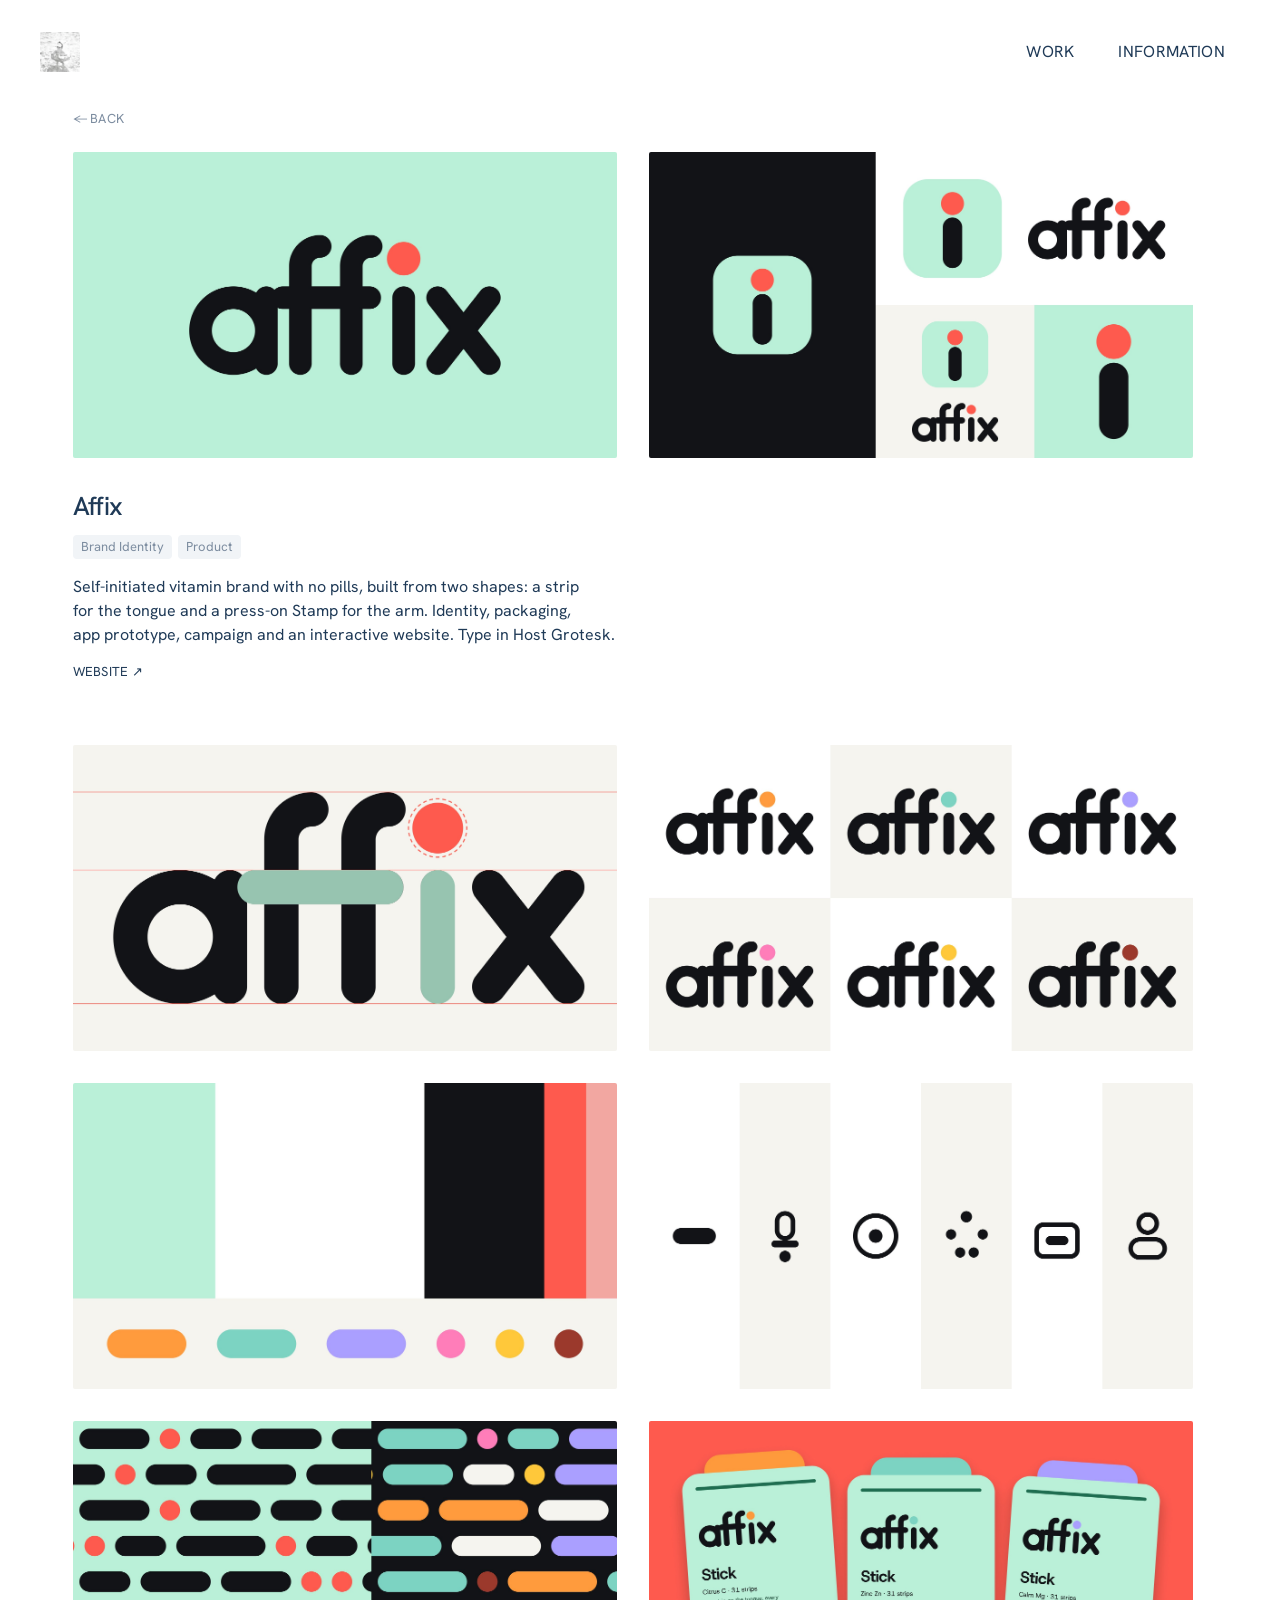
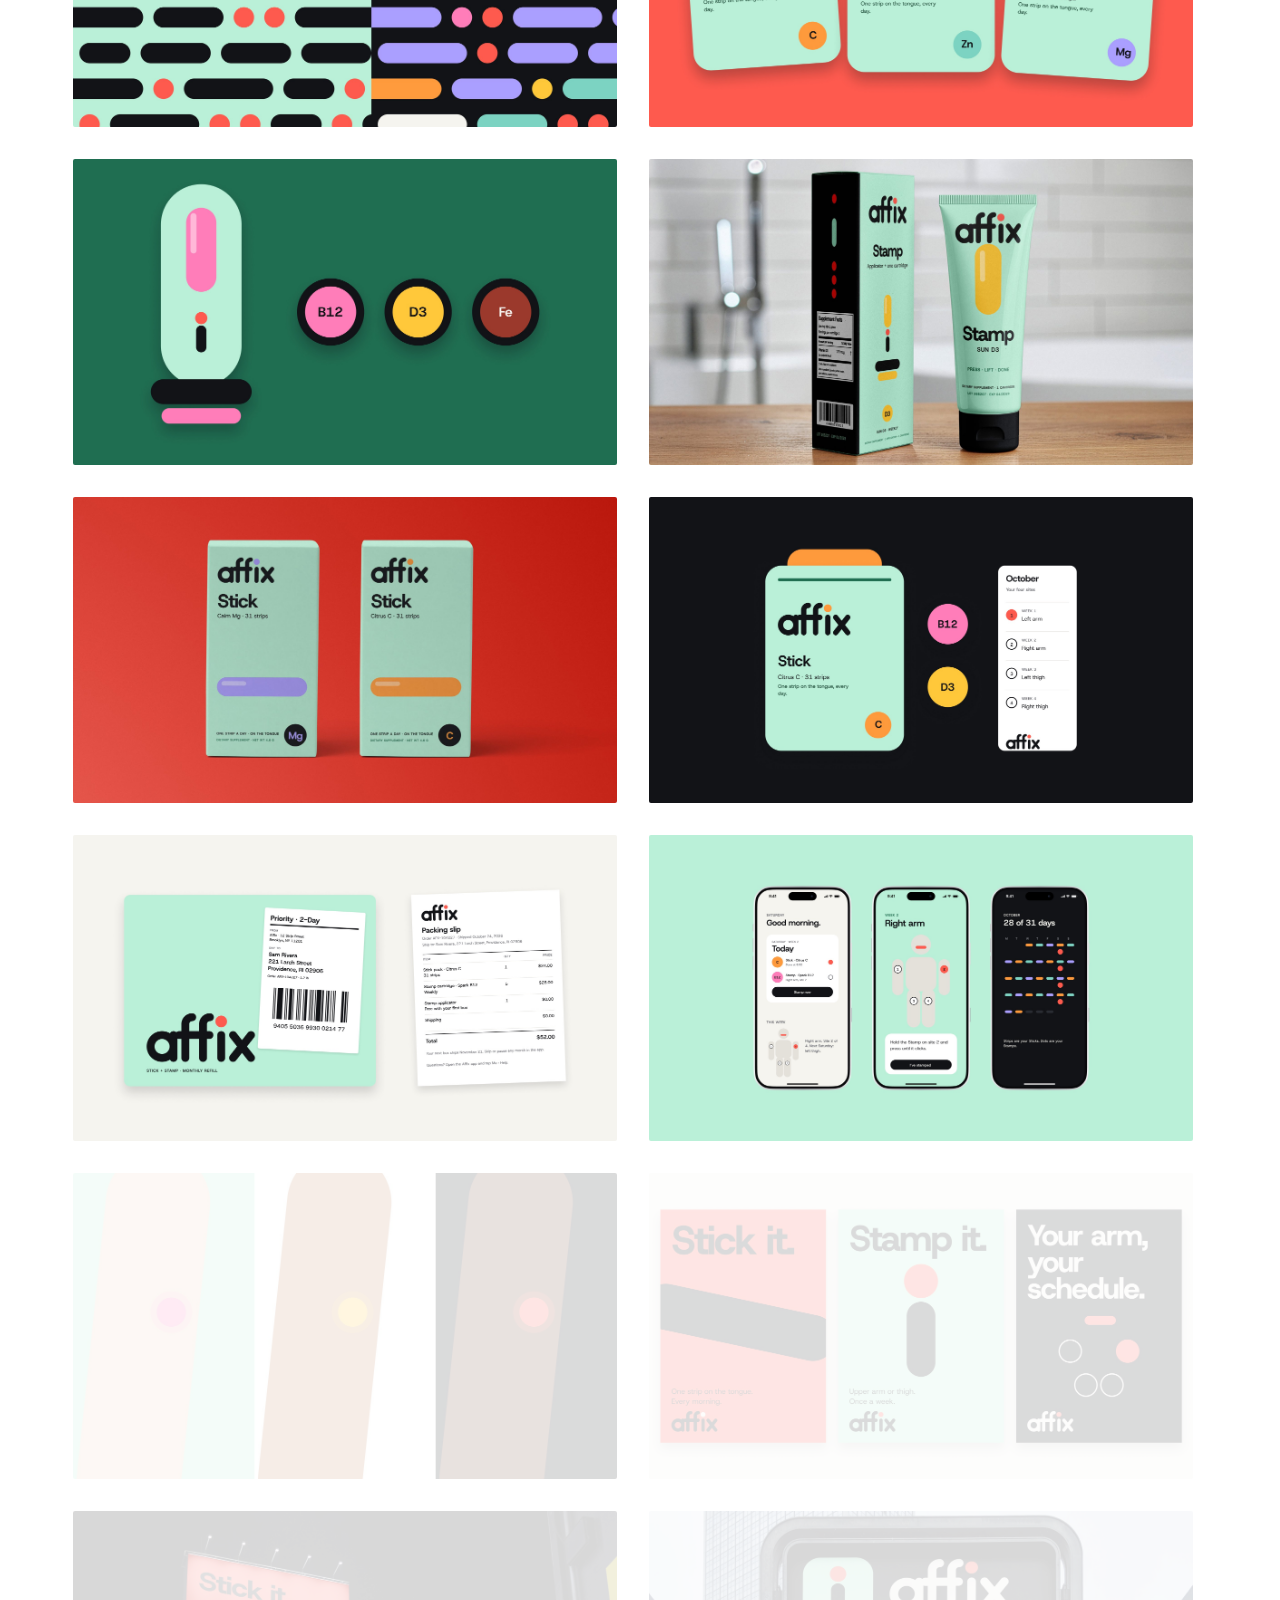
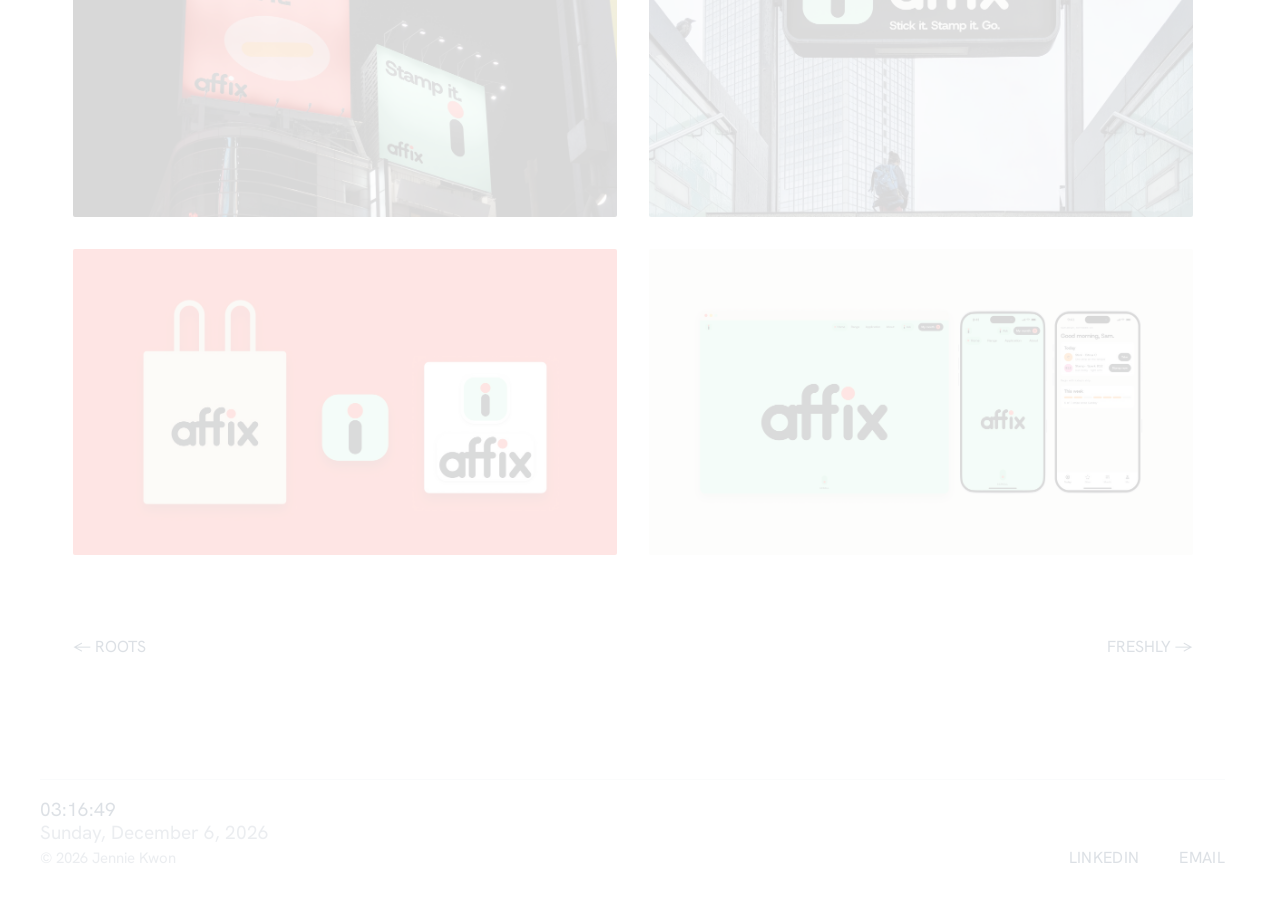
==== affix.html @ 1a198d00 "Roots: move collaboration credit below the project description Co-Authored-By: Claude Opus 5.5 <nore" ====
<!doctype html>
<html lang="en">
<head>
<meta charset="utf-8">
<meta name="viewport" content="width=device-width, initial-scale=1">
<title>Jennie Kwon</title>
<meta name="description" content="Self-initiated vitamin brand with no pills, built from two shapes: a strip for the tongue and a press-on Stamp for the arm. Identity, packaging, app&nbsp;prototype, campaign and an interactive website. Type in Host Grotesk.">
<link rel="preconnect" href="https://fonts.googleapis.com"><link rel="preconnect" href="https://fonts.gstatic.com" crossorigin><link href="https://fonts.googleapis.com/css2?family=Hanken+Grotesk:wght@400;500;700&display=swap" rel="stylesheet">
<link rel="icon" type="image/png" sizes="32x32" href="img/favicon-32.png?v=4">
<link rel="icon" type="image/png" href="img/favicon.png?v=4">
<link rel="apple-touch-icon" href="img/apple-touch-icon.png?v=4">
<script type="speculationrules">{"prerender":[{"where":{"href_matches":"/*"},"eagerness":"moderate"}]}</script>
<link rel="stylesheet" href="css/site.css?v=34">
</head>
<body>
<nav class="nav">
  <a class="nav-home" href="./" aria-label="Jennie Kwon, home"><img src="img/favicon.png?v=4" alt="" width="40" height="40"></a>
  <div class="nav-links">
    <a class="label plain" href="./">Work</a>
    <a class="label nav-link" href="information.html">Information</a>
  </div>
</nav>
<main class="project">
  <div class="wrap project-in">
    <a class="label inline back" href="./">← Back</a>
    <div class="duo">
      <img class="shot" src="img/affix-cover.jpg" alt="Affix" fetchpriority="high" width="2400" height="1350">
      <img class="shot" src="img/affix-01.jpg?v=20261112b" alt="Affix" fetchpriority="high" width="2400" height="1350">
    </div>
    <div class="details details-pair">
      <div class="title-col"><h1 class="heading">Affix</h1><div class="tags"><span class="tag">brand identity</span><span class="tag">product</span></div></div>
      <div class="desc-col"><p class="body desc-fill">Self-initiated vitamin brand with no pills, built from two shapes: a strip for the tongue and a press-on Stamp for the arm. Identity, packaging, app&nbsp;prototype, campaign and an interactive website. Type in <span class="nowrap">Host Grotesk.</span></p><a class="label plain" href="https://jkwon20241.github.io/affix/" target="_blank" rel="noopener">Website ↗</a></div>
    </div>
    <div class="gallery two-up">
<img class="shot" src="img/affix-02.jpg?v=20261112b" alt="Affix" loading="lazy" width="2400" height="1350">
    <img class="shot" src="img/affix-04.jpg" alt="Affix" loading="lazy" width="2400" height="1350">
    <img class="shot" src="img/affix-06.jpg" alt="Affix" loading="lazy" width="2400" height="1350">
    <img class="shot" src="img/affix-07.jpg?v=20261112c" alt="Affix" loading="lazy" width="2400" height="1350">
    <img class="shot" src="img/affix-08.jpg" alt="Affix" loading="lazy" width="2400" height="1350">
    <img class="shot" src="img/affix-09.jpg?v=20261112b" alt="Affix" loading="lazy" width="2400" height="1350">
    <img class="shot" src="img/affix-11.jpg?v=20261112b" alt="Affix" loading="lazy" width="2400" height="1350">
    <img class="shot" src="img/affix-12.jpg" alt="Affix" loading="lazy" width="2400" height="1350">
    <img class="shot" src="img/affix-13.jpg" alt="Affix" loading="lazy" width="2400" height="1350">
    <img class="shot" src="img/affix-14.jpg?v=20261115a" alt="Affix" loading="lazy" width="2400" height="1350">
    <img class="shot" src="img/affix-15.jpg?v=20261115a" alt="Affix" loading="lazy" width="2400" height="1350">
    <img class="shot" src="img/affix-16.jpg?v=20261115a" alt="Affix" loading="lazy" width="2400" height="1350">
    <img class="shot" src="img/affix-18.jpg?v=20261113f" alt="Affix" loading="lazy" width="2400" height="1350">
    <img class="shot" src="img/affix-19.jpg?v=20261113e" alt="Affix" loading="lazy" width="2400" height="1350">
    <img class="shot" src="img/affix-21.jpg" alt="Affix" loading="lazy" width="2400" height="1350">
    <img class="shot" src="img/affix-22.jpg" alt="Affix" loading="lazy" width="2400" height="1350">
    <img class="shot" src="img/affix-23.jpg?v=20261115a" alt="Affix" loading="lazy" width="2400" height="1350">
    <img class="shot" src="img/affix-24.jpg?v=20261115a" alt="Affix" loading="lazy" width="2400" height="1350">
    </div>
    <div class="pager"><a class="body plain" href="bwxd-roots.html">← ROOTS</a><a class="body plain" href="freshly.html">FRESHLY →</a></div>
  </div>
</main>
<footer class="footer">
  <div class="footer-in">
    <div class="closing">
      <div class="clock"><span id="clock-time" class="time"></span><span id="clock-date" class="date"></span></div>
      <p class="small">© 2026 Jennie Kwon</p>
    </div>
    <div class="footer-links">
      <a class="label plain" href="http://www.linkedin.com/in/jennienhkwon" target="_blank" rel="noopener">LinkedIn</a>
      <a class="label plain" href="contact.html">Email</a>
    </div>
  </div>
</footer>
<script src="js/site.js?v=27"></script>
</body>
</html>
---- css/site.css ----
:root {
  --text: rgb(31, 58, 87);
  --muted: rgb(125, 141, 160);
  --bg: rgb(255, 255, 255);
  --surface: rgb(241, 244, 247);
  --line: rgb(225, 230, 236);
  --pad: 40px;
}
* { box-sizing: border-box; }
html { -webkit-text-size-adjust: 100%; }
body { margin: 0; background: var(--bg); color: var(--text); font-family: "Hanken Grotesk", sans-serif; font-weight: 400; -webkit-font-smoothing: antialiased; }
h1, h2, p { margin: 0; }
img { display: block; max-width: 100%; height: auto; }
a { color: inherit; text-decoration: none; transition: color 0.2s cubic-bezier(0.44, 0, 0.56, 1); }

/* type */
.intro-line { font-size: 26px; line-height: 1.3; letter-spacing: -0.01em; font-weight: 400; text-wrap: pretty; }
.heading { font-size: 26px; line-height: 1.25; letter-spacing: -0.01em; font-weight: 500; }
.sub { font-size: 16px; line-height: 1.4; font-weight: 500; }
.body { font-size: 16px; line-height: 1.5; }
.small { font-size: 13px; line-height: 1.4; color: var(--muted); }
.label { font-size: 13px; line-height: 1.4; letter-spacing: 0.02em; text-transform: uppercase; }
.muted { color: var(--muted); }

/* links */
.plain { color: var(--text); }
.plain:hover { color: var(--muted); }
.nav-link { color: var(--text); }
.nav-link:hover, .nav-link[aria-current] { color: var(--muted); }
.inline { color: var(--muted); }
.inline:hover { color: var(--text); }

.wrap { width: 100%; max-width: 1120px; margin: 0 auto; }

/* nav + footer */
.nav { position: sticky; top: 0; z-index: 5; background: var(--bg); display: flex; justify-content: space-between; align-items: center; padding: 20px var(--pad); }
.nav-links { display: flex; gap: 32px; }
.footer { padding: 120px var(--pad) 32px; }
.footer-in { max-width: 1120px; margin: 0 auto; border-top: 1px solid var(--line); padding-top: 20px; display: flex; justify-content: space-between; align-items: flex-end; }
.closing { display: flex; flex-direction: column; gap: 4px; }
.clock { display: flex; gap: 12px; font-size: 16px; line-height: 1; font-variant-numeric: tabular-nums; min-height: 16px; }
.clock .date { color: var(--muted); }
.footer-links { display: flex; gap: 24px; }

/* home */
.intro { padding: 72px var(--pad) 48px; }
.intro-in { display: flex; flex-direction: column; gap: 10px; }
.intro-in .intro-line { max-width: 900px; }
.work { padding: 0 var(--pad); }
.grid { display: grid; grid-template-columns: repeat(2, minmax(0, 1fr)); gap: 56px 16px; }
.card { display: flex; flex-direction: column; gap: 12px; }
.thumb { aspect-ratio: 1.5; border-radius: 2px; overflow: hidden; }
.thumb img { width: 100%; height: 100%; object-fit: cover; }
.caption { display: flex; flex-direction: column; gap: 8px; }
.tags { display: flex; gap: 6px; }
.tag { background: var(--surface); border-radius: 4px; padding: 3px 8px; font-size: 13px; line-height: 1.4; color: var(--muted); }

/* project */
.project { padding: 24px var(--pad) 0; }
.project-in { display: flex; flex-direction: column; gap: 24px; }
.back { align-self: flex-start; }
.shot { width: 100%; height: auto; border-radius: 2px; }
.shot.bordered { border: 1px solid var(--line); }
.video { position: relative; width: 100%; aspect-ratio: 16 / 9; background: #000; border-radius: 2px; overflow: hidden; }
.video iframe { position: absolute; inset: 0; width: 100%; height: 100%; border: 0; }
.details { display: flex; gap: 16px; padding: 8px 0 40px; }
.title-col, .desc-col { flex: 1; min-width: 0; display: flex; flex-direction: column; align-items: flex-start; }
.title-col { gap: 12px; }
.desc-col { gap: 16px; }
.desc-col .body { text-wrap: pretty; }
.gallery { display: flex; flex-direction: column; gap: 16px; }
.process { display: flex; flex-direction: column; gap: 16px; padding-top: 56px; }
.process-head { display: flex; gap: 16px; padding-bottom: 8px; }
.process-head > * { flex: 1; }
.pager { display: flex; justify-content: space-between; padding-top: 56px; }

/* information */
.info { padding: 72px var(--pad) 0; }
.info-in { display: flex; flex-direction: column; gap: 72px; }
.about { display: flex; gap: 48px; align-items: flex-start; }
.bio { flex: 1; min-width: 0; display: flex; flex-direction: column; gap: 20px; }
.bio-text { max-width: 560px; display: flex; flex-direction: column; gap: 16px; text-wrap: pretty; }
.contact { display: flex; flex-direction: column; gap: 4px; align-items: flex-start; }
.portrait { width: 360px; aspect-ratio: 1; object-fit: cover; border-radius: 2px; }
.list .sub { padding-bottom: 8px; border-bottom: 1px solid var(--line); }
.row { display: flex; gap: 16px; align-items: center; justify-content: space-between; padding: 12px 0; border-bottom: 1px solid var(--line); }
.row > :first-child { flex: 1; }

@media (max-width: 1199px) {
  .portrait { width: 280px; }
}
@media (max-width: 809px) {
  :root { --pad: 20px; }
  .intro-line { font-size: 21px; }
  .heading { font-size: 22px; }
  .nav { padding: 16px var(--pad); }
  .nav-links { gap: 20px; }
  .footer { padding: 80px var(--pad) 24px; }
  .footer-in { flex-direction: column; align-items: flex-start; gap: 16px; }
  .intro { padding: 40px var(--pad) 32px; }
  .grid { grid-template-columns: 1fr; gap: 40px; }
  .project { padding-top: 16px; }
  .project-in { gap: 16px; }
  .details { flex-direction: column; gap: 20px; padding: 8px 0 24px; }
  .gallery { gap: 10px; }
  .process-head { flex-direction: column; gap: 8px; }
  .info { padding-top: 40px; }
  .info-in { gap: 56px; }
  .about { flex-direction: column; gap: 32px; }
  .portrait { width: 100%; }
}

/* contact */
.contact-page { padding: 24px var(--pad) 0; }
.contact-in { display: flex; flex-direction: column; gap: 32px; max-width: 1120px; }
.contact-in .back { align-self: flex-start; }
.contact-form { display: flex; flex-direction: column; gap: 28px; width: 100%; max-width: 560px; }
.field { display: flex; flex-direction: column; gap: 8px; }
.field .label { color: var(--muted); }
.field input, .field textarea { width: 100%; font-family: inherit; color: var(--text); background: transparent; border: 0; border-bottom: 1px solid var(--line); border-radius: 0; padding: 8px 0; outline: none; resize: vertical; transition: border-color 0.2s cubic-bezier(0.44, 0, 0.56, 1); }
.field input::placeholder, .field textarea::placeholder { color: var(--muted); opacity: 0.7; }
.field input:focus, .field textarea:focus { border-bottom-color: var(--text); }
.hp { position: absolute; left: -9999px; width: 1px; height: 1px; opacity: 0; }
.form-foot { display: flex; align-items: center; gap: 20px; flex-wrap: wrap; }
.send { font-family: inherit; color: var(--text); background: var(--surface); border: 0; border-radius: 4px; padding: 10px 18px; cursor: pointer; transition: color 0.2s cubic-bezier(0.44, 0, 0.56, 1); }
.send:hover { color: var(--muted); }
.send:disabled { color: var(--muted); cursor: default; }
@media (max-width: 809px) {
  .contact-page { padding-top: 16px; }
}

/* home thumbnails dim under the cursor */
.thumb img { transition: opacity 0.25s cubic-bezier(0.44, 0, 0.56, 1); }
@media (hover: hover) {
  .card:hover .thumb img { opacity: 0.6; }
}

/* page changes: cross-fade instead of a blank flash */
@view-transition { navigation: auto; }
::view-transition-old(root), ::view-transition-new(root) { animation-duration: 0.24s; animation-timing-function: cubic-bezier(0.44, 0, 0.56, 1); }
/* the header is the same on every page: it holds still while the page under it changes */
.nav { view-transition-name: site-nav; }
::view-transition-group(site-nav) { animation-duration: 0s; }
::view-transition-old(site-nav), ::view-transition-new(site-nav) { animation-duration: 0.24s; }
/* reserve the scrollbar's room so short and long pages line up exactly */
html { scrollbar-gutter: stable; }

/* elements fade up to full opacity as they scroll into view */
.reveal { opacity: 0.15; transition: opacity 0.6s cubic-bezier(0.44, 0, 0.56, 1); }
.reveal.in { opacity: 1; }
@media (prefers-reduced-motion: reduce) {
  .reveal { opacity: 1; transition: none; }
  ::view-transition-old(root), ::view-transition-new(root), ::view-transition-old(site-nav), ::view-transition-new(site-nav) { animation: none; }
}

/* larger header and footer text; icon links home */
.nav .label, .footer .label { font-size: 16px; }
.footer .small { font-size: 15px; }
.clock { font-size: 19px; min-height: 19px; }
.nav-home { display: block; line-height: 0; transition: opacity 0.2s cubic-bezier(0.44, 0, 0.56, 1); }
.nav-home img { width: 40px; height: 40px; border-radius: 2px; }
.nav-home:hover { opacity: 0.6; }
.nav { padding-top: 14px; padding-bottom: 14px; }
@media (max-width: 809px) {
  .nav .label, .footer .label { font-size: 15px; }
  .clock { font-size: 17px; min-height: 17px; }
  .nav-home img { width: 34px; height: 34px; }
  .nav { padding-top: 12px; padding-bottom: 12px; }
}

/* tags read as Title Case */
.tag { text-transform: capitalize; }

/* header sits lower, links spaced wider */
.nav { padding-top: 32px; }
.nav-links { gap: 44px; }
.footer-links { gap: 40px; }
@media (max-width: 809px) {
  .nav { padding-top: 22px; }
  .nav-links { gap: 28px; }
  .footer-links { gap: 36px; }
}

/* home captions: title, then a smaller, quieter line beneath */
.cap-text { display: flex; flex-direction: column; gap: 1px; }
.cap-sub { font-size: 14px; line-height: 1.45; opacity: 0.55; }

/* custom cursor: 17px navy dot, white over anything clickable */
.cursor-dot { position: fixed; left: 0; top: 0; z-index: 10; width: 17px; height: 17px; margin: -8.5px 0 0 -8.5px; border-radius: 50%; background: var(--text); box-shadow: 0 0 0 1px transparent; pointer-events: none; opacity: 0; transition: background-color 0.15s ease, box-shadow 0.15s ease, opacity 0.15s ease; will-change: transform; }
.cursor-dot.show { opacity: 1; }
.cursor-dot.on { background: #fff; box-shadow: 0 0 0 1px var(--text); }
html.has-cursor, html.has-cursor * { cursor: none !important; }

/* cursor ring: hairline */
.cursor-dot.on { box-shadow: 0 0 0 0.5px var(--text); }

/* video: poster first, player loads on click */
button.video { display: block; padding: 0; border: 0; font: inherit; color: inherit; }
.video img { position: absolute; inset: 0; width: 100%; height: 100%; object-fit: cover; transition: opacity 0.25s cubic-bezier(0.44, 0, 0.56, 1); }
.video .play { position: absolute; left: 50%; top: 50%; transform: translate(-50%, -50%); background: var(--bg); color: var(--text); border-radius: 4px; padding: 8px 16px; }
@media (hover: hover) { button.video:hover img { opacity: 0.85; } }

/* information: photo says hi when clicked */
.portrait-btn { position: relative; display: block; flex: none; width: 360px; padding: 0; border: 0; background: none; font: inherit; border-radius: 2px; }
.portrait-btn .portrait { width: 100%; }
.hi { position: absolute; left: 50%; bottom: calc(100% + 10px); transform: translateX(-50%) translateY(6px) scale(0.85); transform-origin: 50% 100%; background: var(--text); color: var(--bg); font-size: 16px; line-height: 1; padding: 8px 12px 9px; border-radius: 4px; white-space: nowrap; opacity: 0; pointer-events: none; transition: opacity 0.18s ease, transform 0.22s cubic-bezier(0.34, 1.56, 0.64, 1); }
.hi::after { content: ""; position: absolute; left: 50%; top: 100%; margin-left: -5px; border: 5px solid transparent; border-top-color: var(--text); border-bottom: 0; }
.hi.show { opacity: 1; transform: translateX(-50%) translateY(0) scale(1); }
@media (max-width: 1199px) { .portrait-btn { width: 280px; } }
@media (max-width: 809px) {
  .portrait-btn { width: 100%; }
  .hi { bottom: auto; top: 12px; }
  .hi::after { display: none; }
}
@media (prefers-reduced-motion: reduce) { .hi { transition: opacity 0.18s ease; } }

/* information: larger bio and contact links */
.bio .body { font-size: 20px; line-height: 1.45; }
.bio-text { max-width: 640px; gap: 20px; }
@media (max-width: 809px) {
  .bio .body { font-size: 18px; }
}

/* footer spans the same width as the header: left edge under the icon, right edge under the nav links */
.footer-in { max-width: none; }

/* tall (portrait) images sit side by side so one image never fills the whole screen */
.pair { display: flex; justify-content: flex-start; align-items: flex-start; gap: 16px; width: 100%; }
.pair .shot { width: auto; height: auto; min-width: 0; max-width: calc(50% - 8px); max-height: calc(100vh - 190px); max-height: calc(100svh - 190px); object-fit: contain; }
.shot.crop32 { aspect-ratio: 1.5; object-fit: cover; }
@media (max-width: 809px) { .pair { gap: 10px; } }

/* wider gutters between images on every page */
.grid { column-gap: 32px; }
.gallery, .process { gap: 32px; }
@media (max-width: 809px) {
  .gallery, .process { gap: 20px; }
}

/* seashell: two posters with the project text beside them, filling the column */
.poster-row { display: grid; grid-template-columns: minmax(0, 1fr) minmax(0, 1fr) minmax(0, 0.72fr); gap: 32px; align-items: start; width: 100%; }
.poster-row .shot { width: 100%; height: auto; }
.poster-text { display: flex; flex-direction: column; align-items: flex-start; gap: 12px; }
.poster-text .body { padding-top: 4px; text-wrap: pretty; }
@media (max-width: 809px) {
  .poster-row { grid-template-columns: minmax(0, 1fr) minmax(0, 1fr); gap: 20px; }
  .poster-text { grid-column: 1 / -1; padding-top: 4px; }
}

/* seashell: larger posters of equal height; title lines up with their top edge, description with their bottom edge */
@media (min-width: 810px) {
  .poster-row { grid-template-columns: minmax(0, 1fr) minmax(0, 1fr) minmax(0, 0.5fr); align-items: stretch; }
  .poster-row .shot { aspect-ratio: 1337 / 2000; object-fit: cover; }
  .poster-text { justify-content: flex-start; }
  .poster-text .body { margin-top: auto; padding-top: 24px; }
  .poster-text .heading { margin-top: -0.2em; }
}

/* seashell: two posters across the full column; text below, each half under its poster */
.poster-pair { display: grid; grid-template-columns: repeat(2, minmax(0, 1fr)); gap: 32px; width: 100%; }
.poster-pair .shot { width: 100%; height: auto; aspect-ratio: 1337 / 2000; object-fit: cover; }
.details-pair { gap: 32px; }
@media (max-width: 809px) { .poster-pair { gap: 20px; } }

/* freshly, the indy, the book: images two across, text below each half */
.duo, .gallery.two-up { display: grid; grid-template-columns: repeat(2, minmax(0, 1fr)); gap: 32px; width: 100%; }
.gallery.two-up > .shot:last-child:nth-child(odd) { grid-column: 1 / -1; }
.process { display: grid; grid-template-columns: repeat(2, minmax(0, 1fr)); gap: 32px; }
.process > .process-head { grid-column: 1 / -1; gap: 32px; }
.process > .shot:last-child:nth-child(even) { grid-column: 1 / -1; }
@media (max-width: 809px) {
  .duo, .gallery.two-up, .process { grid-template-columns: minmax(0, 1fr); gap: 20px; }
}

/* process images follow the gallery with no heading */
.process { padding-top: 8px; }
.process > .shot:last-child:nth-child(even) { grid-column: auto; }
.process > .shot:last-child:nth-child(odd) { grid-column: 1 / -1; }

/* project text: title and tags under the first image, description under the second (same columns and gutter as the images) */
.details, .details-pair { gap: 32px; }
@media (max-width: 809px) {
  .details, .details-pair { gap: 20px; }
}

/* project text: heading and tags, then the description below them running the full width, from the first image's left edge to the second image's right edge */
.details, .details-pair { flex-direction: column; gap: 16px; width: 100%; }
.title-col, .desc-col { flex: none; width: 100%; }
.desc-col .body { text-wrap: wrap; }
@media (max-width: 809px) {
  .details, .details-pair { gap: 16px; }
}

/* home captions: larger title, description line and tags */
.cap-title { font-size: 20px; line-height: 1.35; }
.cap-sub { font-size: 17px; line-height: 1.4; }
.card .tag { font-size: 15px; padding: 4px 10px; }
.card .caption { gap: 10px; }
@media (max-width: 809px) {
  .cap-title { font-size: 19px; }
  .cap-sub { font-size: 16px; }
  .card .tag { font-size: 14px; }
}

/* longer text: short measure so a line never runs past about ten words (js/site.js enforces the exact cap) */
.desc-col .body, .currently { max-width: 31em; }

/* rag: even line lengths and no stranded last words, in every paragraph */
p, h1, h2 { text-wrap: pretty; }
.desc-col .body, .bio .body, .currently, .intro-line, .contact-in > .body, .cap-sub { text-wrap: balance; }
.intro-in .intro-line { max-width: 820px; }
p, h1, h2, .tag, .label { hyphens: manual; overflow-wrap: break-word; }
.nowrap { white-space: nowrap; }
/* names of places stay on one line instead of breaking in the middle */
.bio .inline, .currently a { white-space: nowrap; }
@media (max-width: 480px) { .bio .inline, .currently a { white-space: normal; } }
.currently { max-width: 40em; text-wrap: pretty; }

/* project descriptions (all but Freshly): as wide as the first image, each line filled before the next, so the first line carries the most words */
.desc-col .body.desc-fill { max-width: calc(50% - 16px); text-wrap: pretty; }
@media (max-width: 809px) { .desc-col .body.desc-fill { max-width: none; } }

/* home: the "Currently designing" line is left to run naturally, with no word cap */
.currently { max-width: none; text-wrap: pretty; }

/* footer: date sits under the time */
.clock { flex-direction: column; align-items: flex-start; gap: 4px; min-height: 0; }
.closing { gap: 6px; }

/* home: "Currently…" line matches the project description lines */
.currently { font-size: 17px; line-height: 1.4; color: rgba(31, 58, 87, 0.55); }
.currently a { color: var(--text); }
@media (max-width: 809px) { .currently { font-size: 16px; } }

/* full-width gallery image */
.gallery.two-up > .shot.wide { grid-column: 1 / -1; }

/* images of different shapes in one row, sized so they share the same height */
.fit-row { display: flex; align-items: flex-start; gap: 32px; width: 100%; }
.fit-row > .shot { flex: var(--r) 1 0; width: 0; min-width: 0; }
@media (max-width: 809px) {
  .fit-row { flex-direction: column; gap: 20px; }
  .fit-row > .shot { flex: none; width: 100%; }
}
.desc-col .credit { margin-top: -8px; }
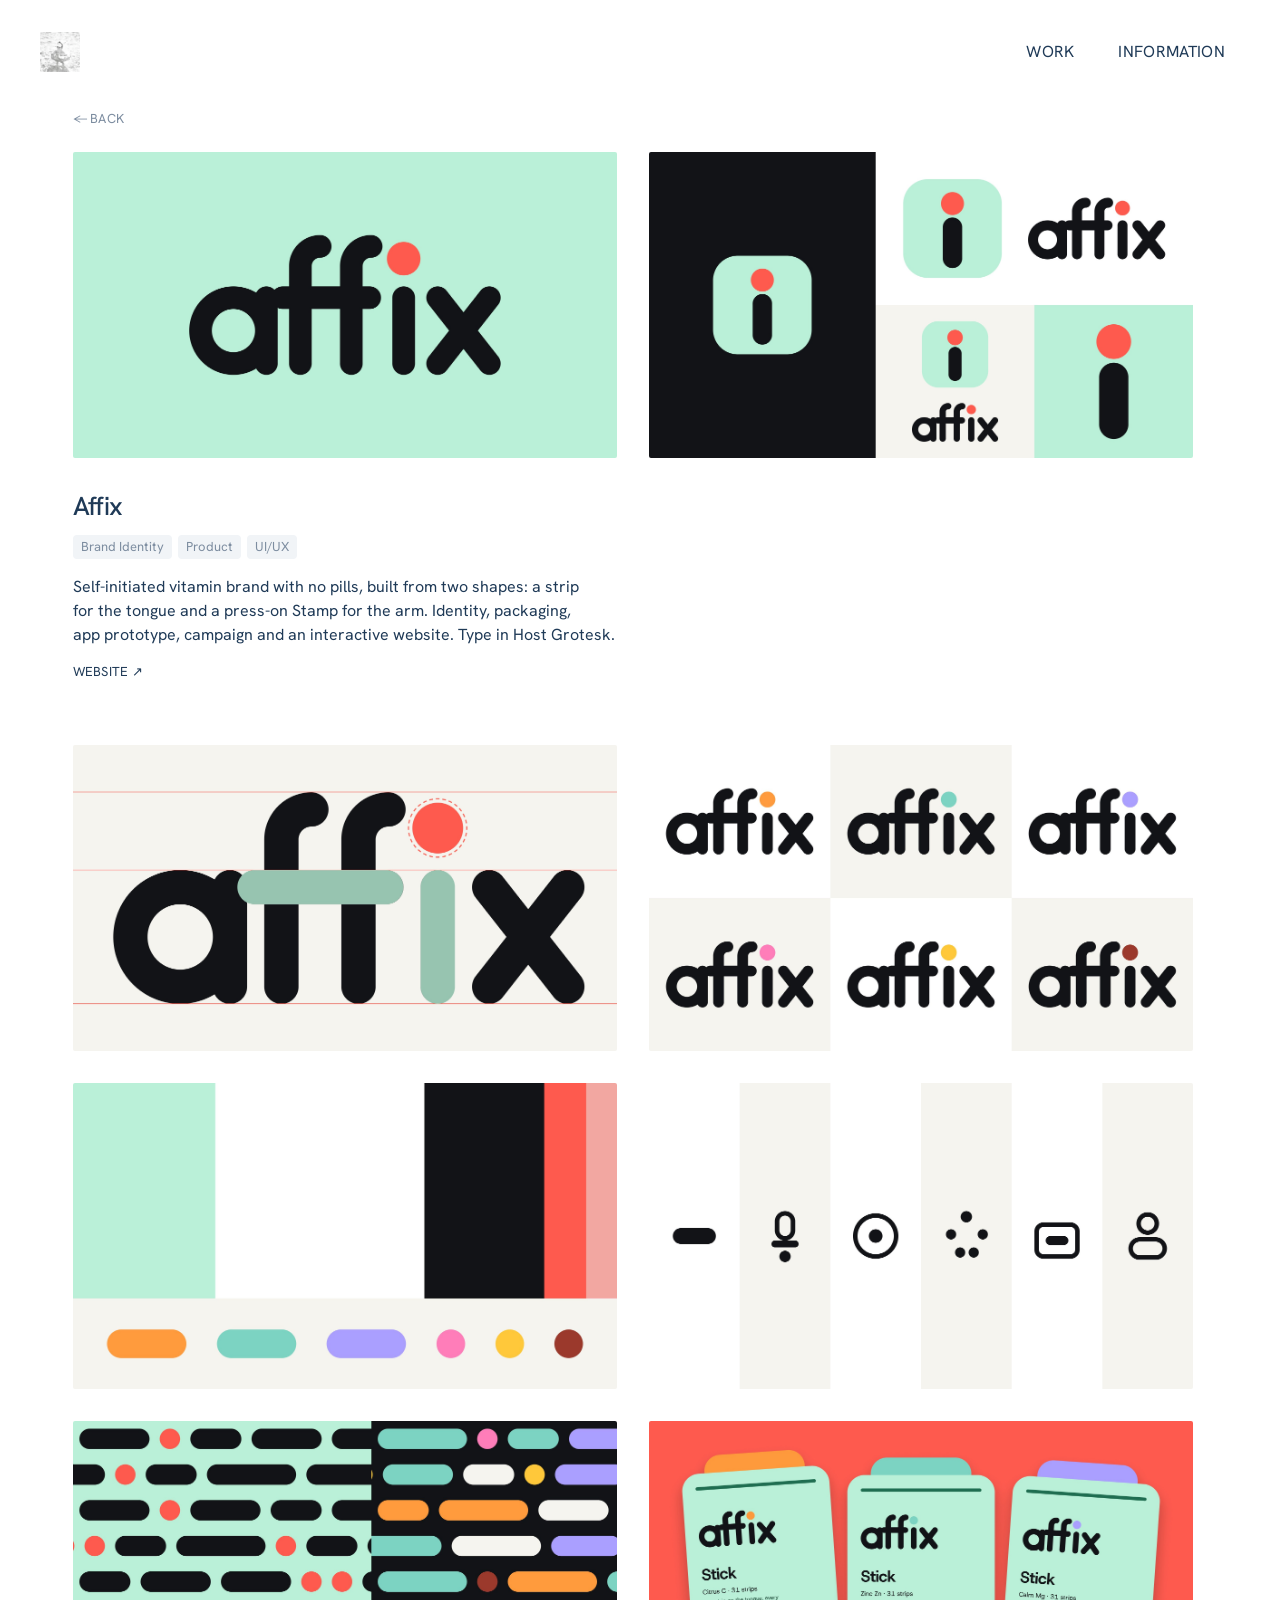
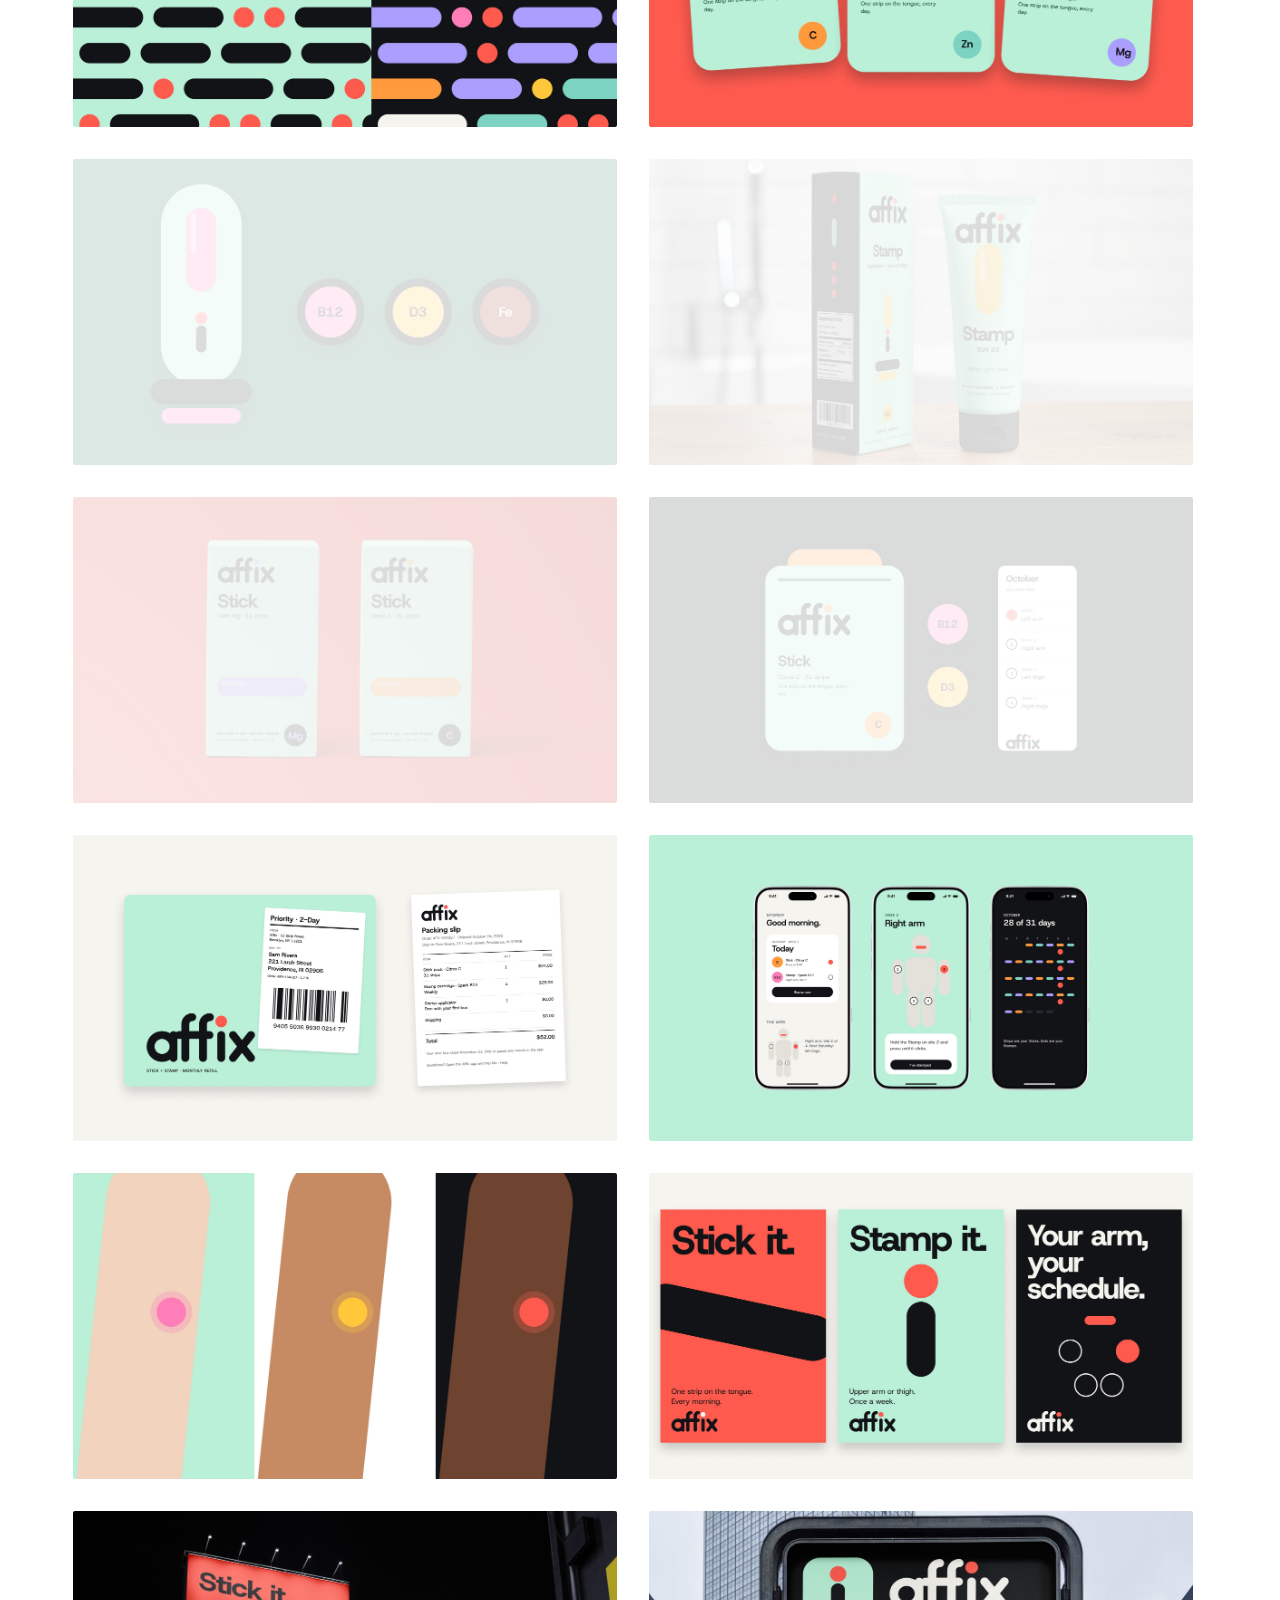
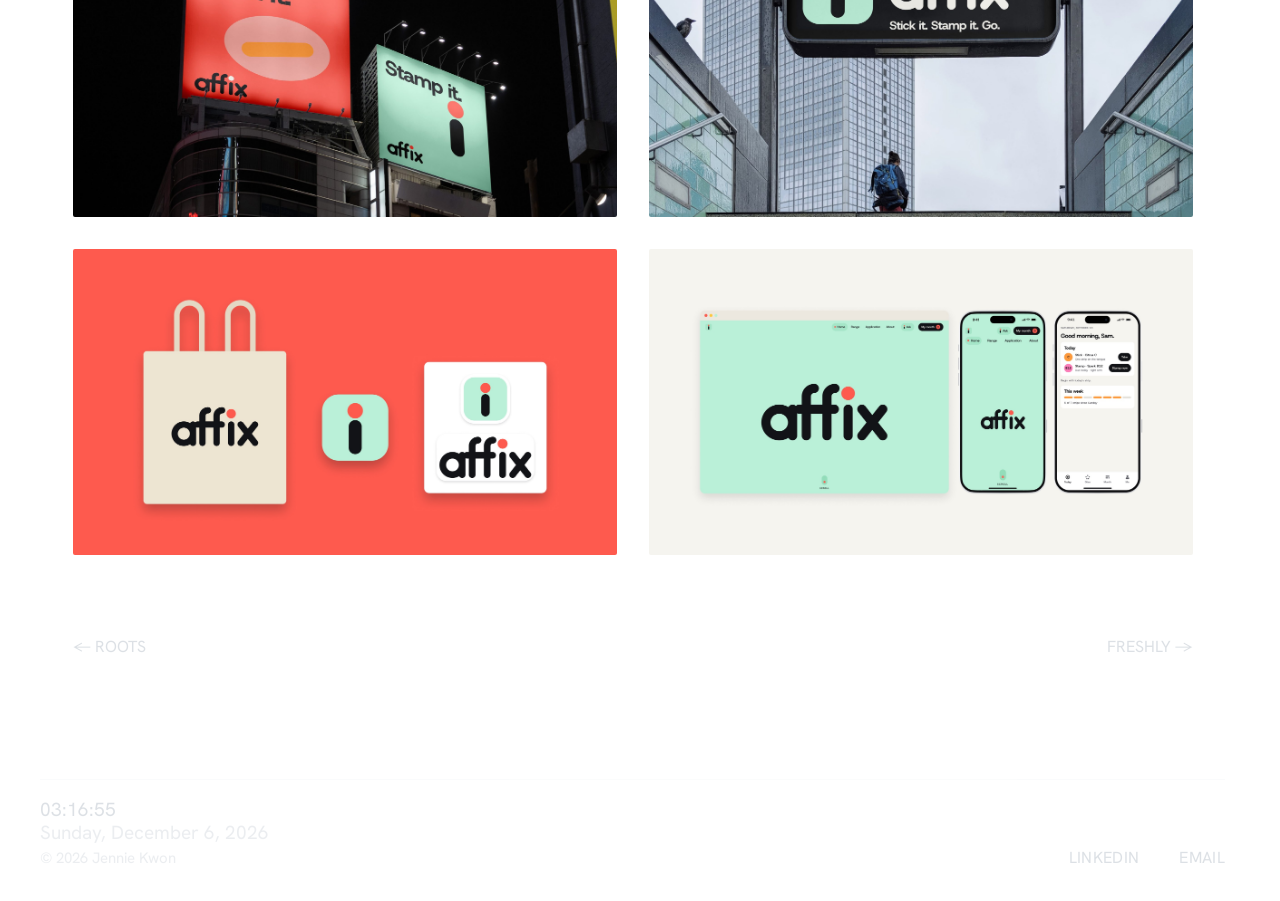
==== commit 4abb96f7: "Add UI/UX tag to Affix and Freshly; MÆZE tag UX/UI to UI/UX Co-Authored-By: Claude Opus 5.5 <noreply" ====
--- a/affix.html
+++ b/affix.html
@@ -28,7 +28,7 @@
       <img class="shot" src="img/affix-01.jpg?v=20261112b" alt="Affix" fetchpriority="high" width="2400" height="1350">
     </div>
     <div class="details details-pair">
-      <div class="title-col"><h1 class="heading">Affix</h1><div class="tags"><span class="tag">brand identity</span><span class="tag">product</span></div></div>
+      <div class="title-col"><h1 class="heading">Affix</h1><div class="tags"><span class="tag">brand identity</span><span class="tag">product</span><span class="tag">UI/UX</span></div></div>
       <div class="desc-col"><p class="body desc-fill">Self-initiated vitamin brand with no pills, built from two shapes: a strip for the tongue and a press-on Stamp for the arm. Identity, packaging, app&nbsp;prototype, campaign and an interactive website. Type in <span class="nowrap">Host Grotesk.</span></p><a class="label plain" href="https://jkwon20241.github.io/affix/" target="_blank" rel="noopener">Website ↗</a></div>
     </div>
     <div class="gallery two-up">
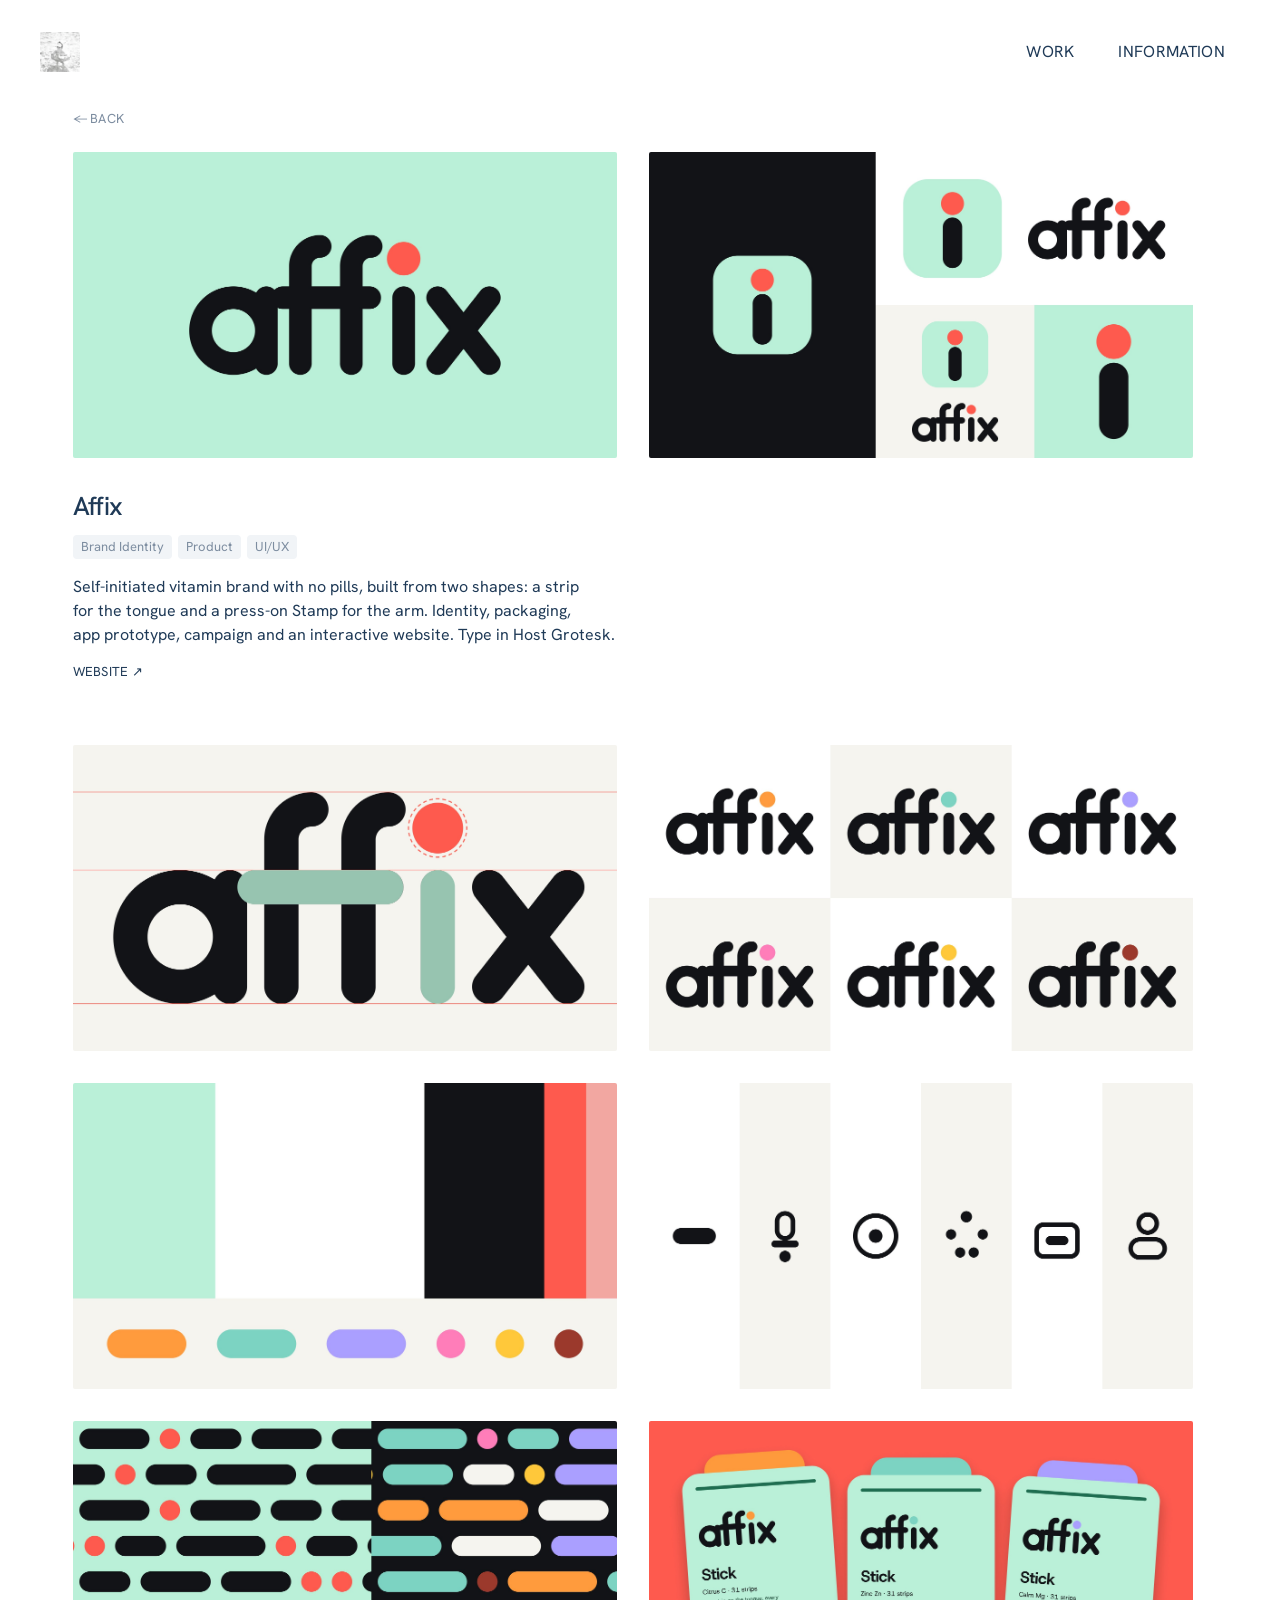
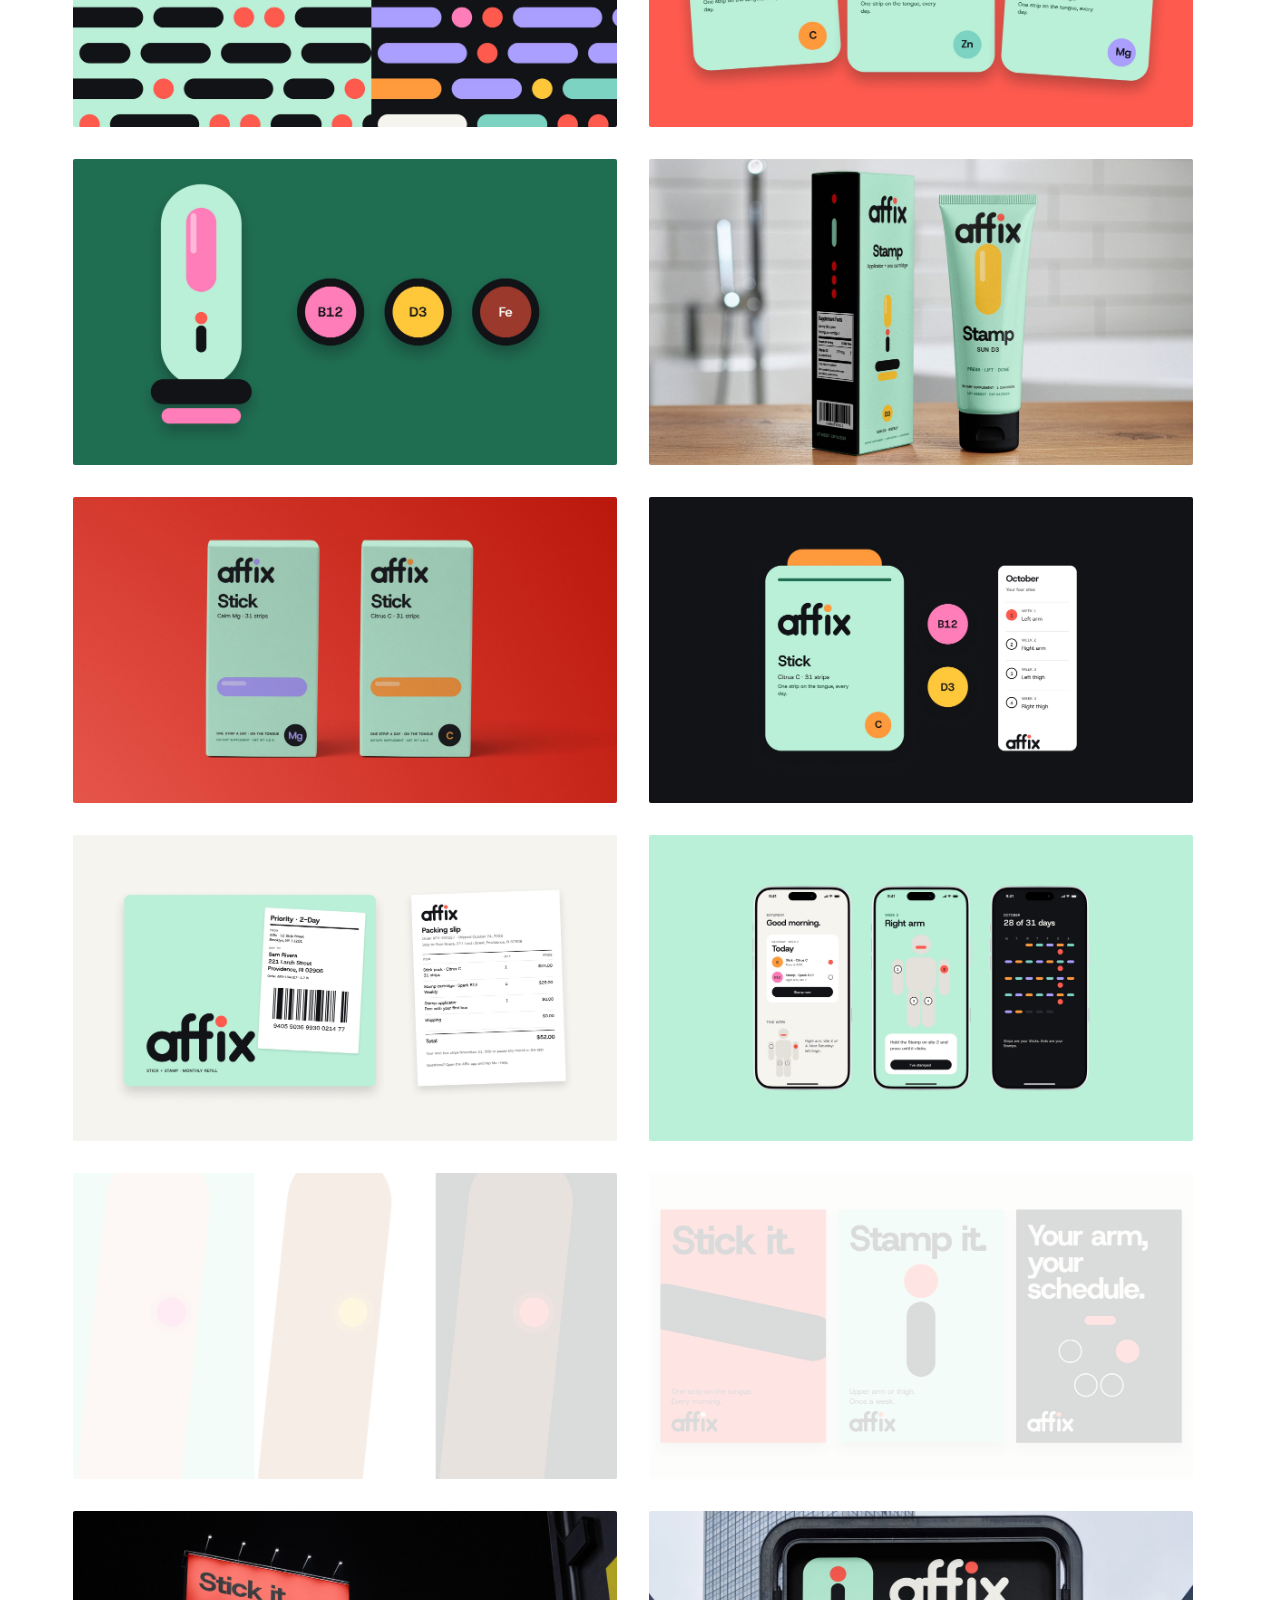
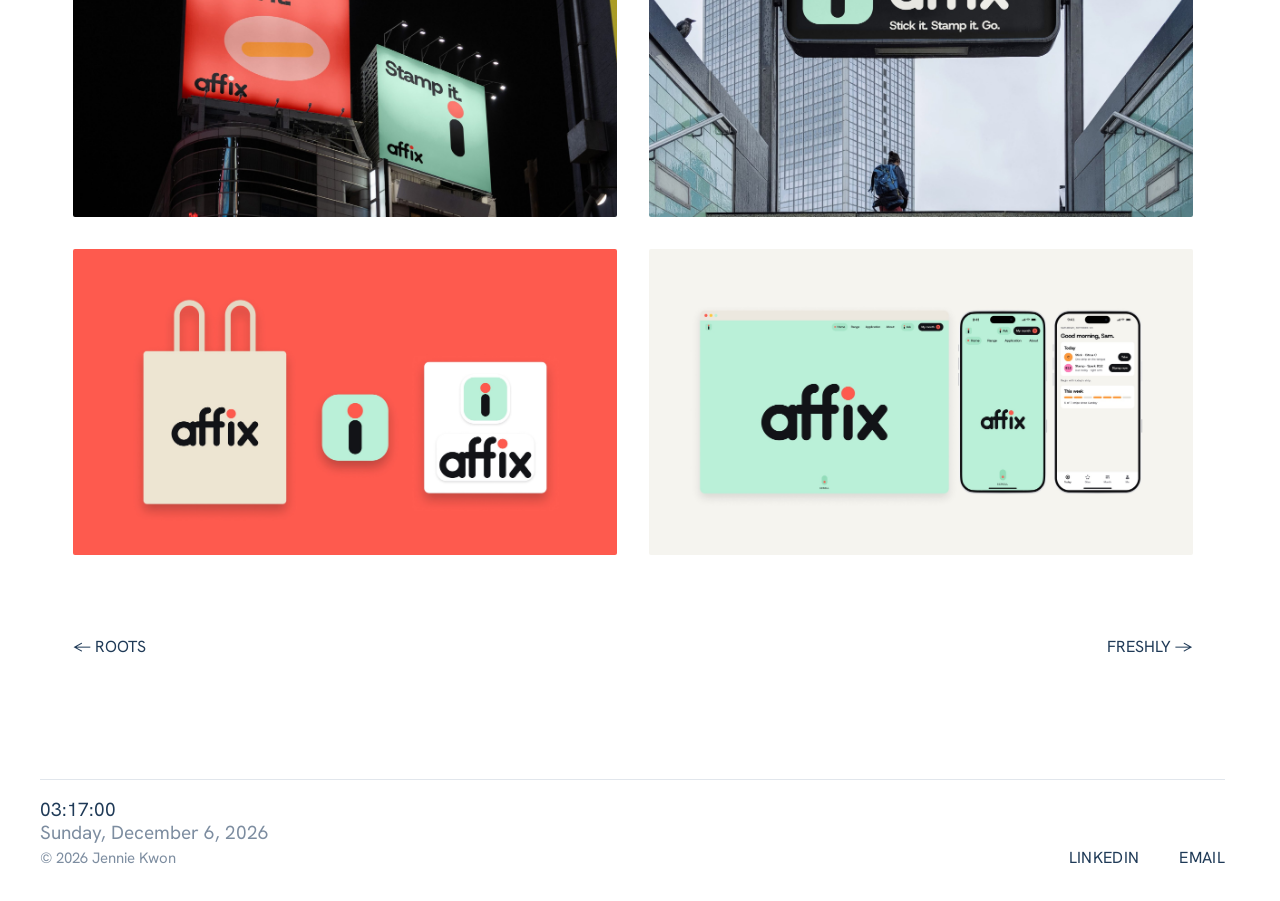
==== commit 2eedcc70: "Roots: sponsorship kit as an auto-advancing slideshow with arrows; wider recruitment gutters Co-Auth" ====
--- a/affix.html
+++ b/affix.html
@@ -10,7 +10,7 @@
 <link rel="icon" type="image/png" href="img/favicon.png?v=4">
 <link rel="apple-touch-icon" href="img/apple-touch-icon.png?v=4">
 <script type="speculationrules">{"prerender":[{"where":{"href_matches":"/*"},"eagerness":"moderate"}]}</script>
-<link rel="stylesheet" href="css/site.css?v=34">
+<link rel="stylesheet" href="css/site.css?v=35">
 </head>
 <body>
 <nav class="nav">
@@ -66,6 +66,6 @@
     </div>
   </div>
 </footer>
-<script src="js/site.js?v=27"></script>
+<script src="js/site.js?v=28"></script>
 </body>
 </html>
--- a/css/site.css
+++ b/css/site.css
@@ -343,3 +343,14 @@
   .fit-row > .shot { flex: none; width: 100%; }
 }
 .desc-col .credit { margin-top: -8px; }
+
+/* slideshow: one slide at a time, cross-fade */
+.slideshow { width: 100%; }
+.slides { position: relative; aspect-ratio: 16 / 9; border: 1px solid var(--line); border-radius: 2px; overflow: hidden; background: rgb(252, 249, 242); touch-action: pan-y; }
+.slide { position: absolute; inset: 0; width: 100%; height: 100%; object-fit: cover; opacity: 0; transition: opacity 0.7s cubic-bezier(0.44, 0, 0.56, 1); }
+.slide.is-active { opacity: 1; }
+.slide-bar { display: flex; justify-content: space-between; align-items: center; padding-top: 12px; }
+.slide-arrows { display: flex; gap: 4px; margin-right: -8px; }
+.slide-btn { font-family: inherit; font-size: 16px; line-height: 1.5; color: var(--text); background: none; border: 0; padding: 2px 8px; cursor: pointer; transition: color 0.2s cubic-bezier(0.44, 0, 0.56, 1); }
+.slide-btn:hover { color: var(--muted); }
+@media (prefers-reduced-motion: reduce) { .slide { transition: none; } }
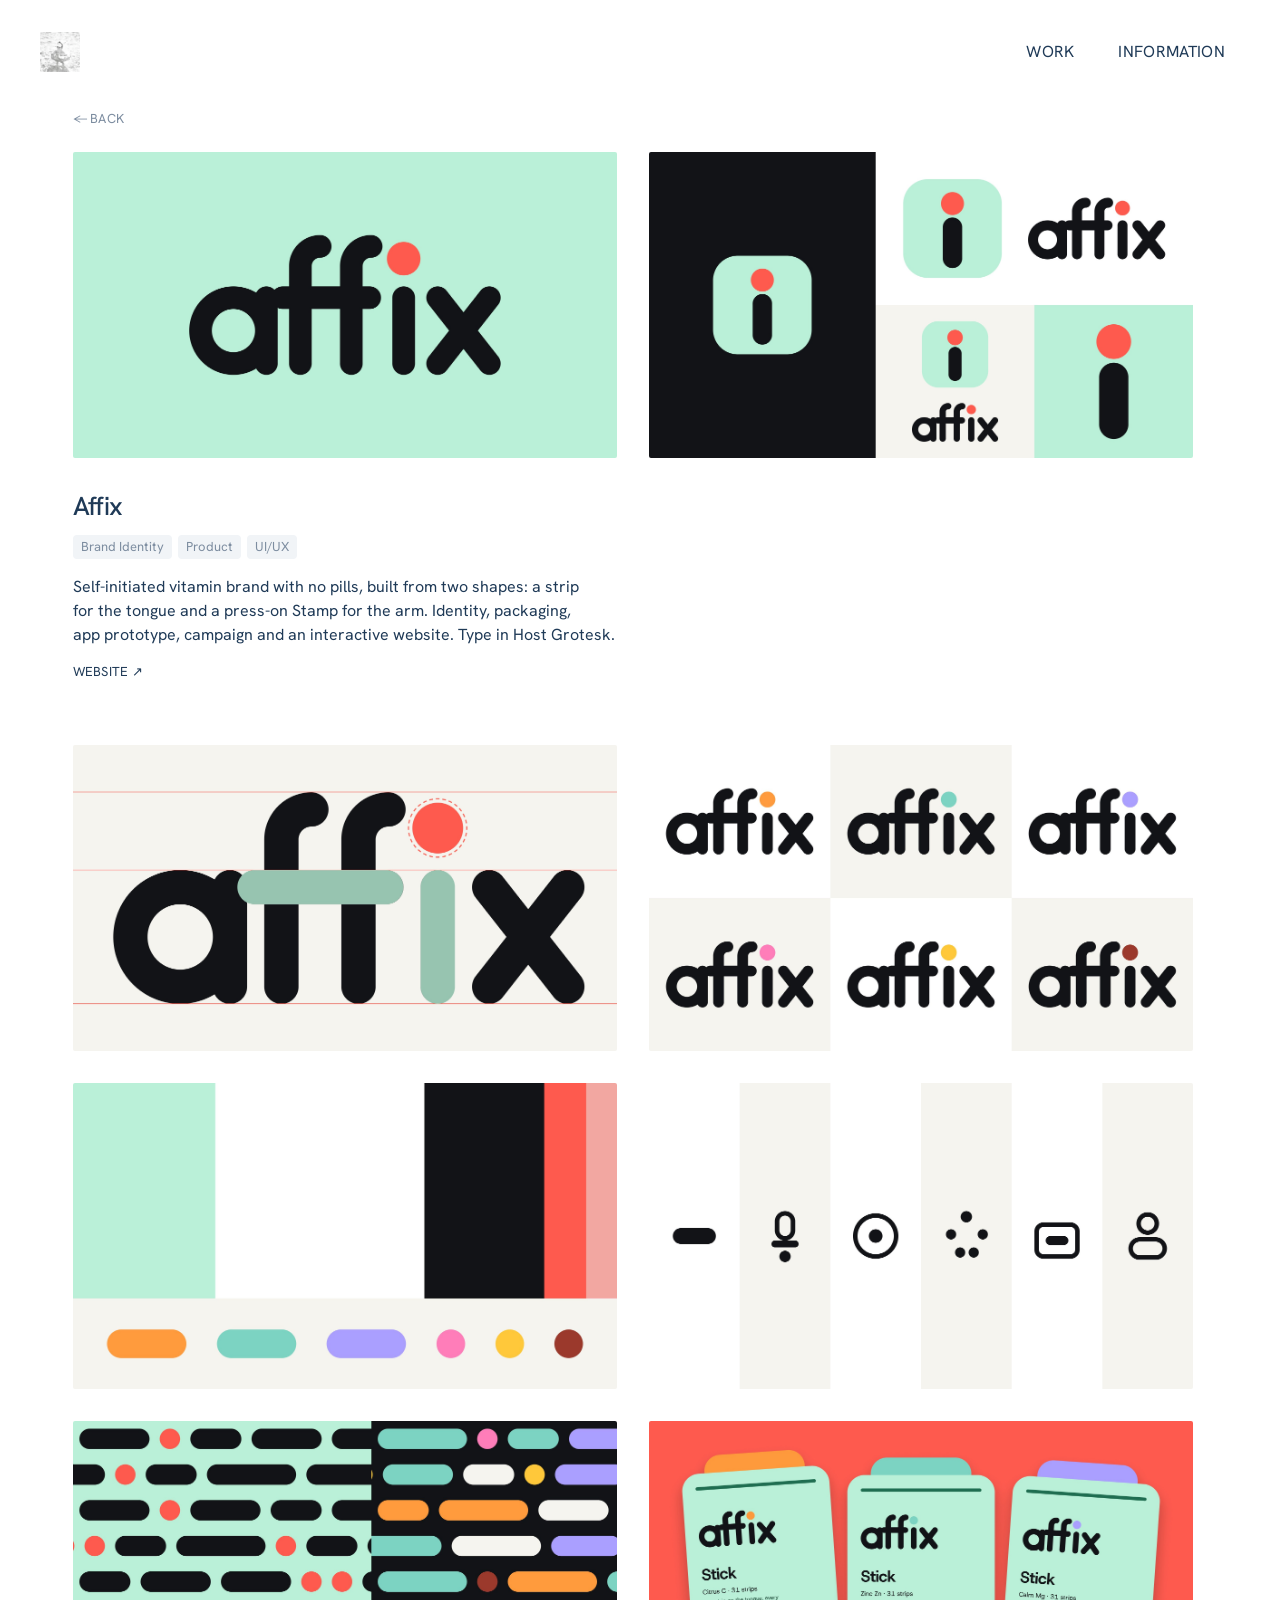
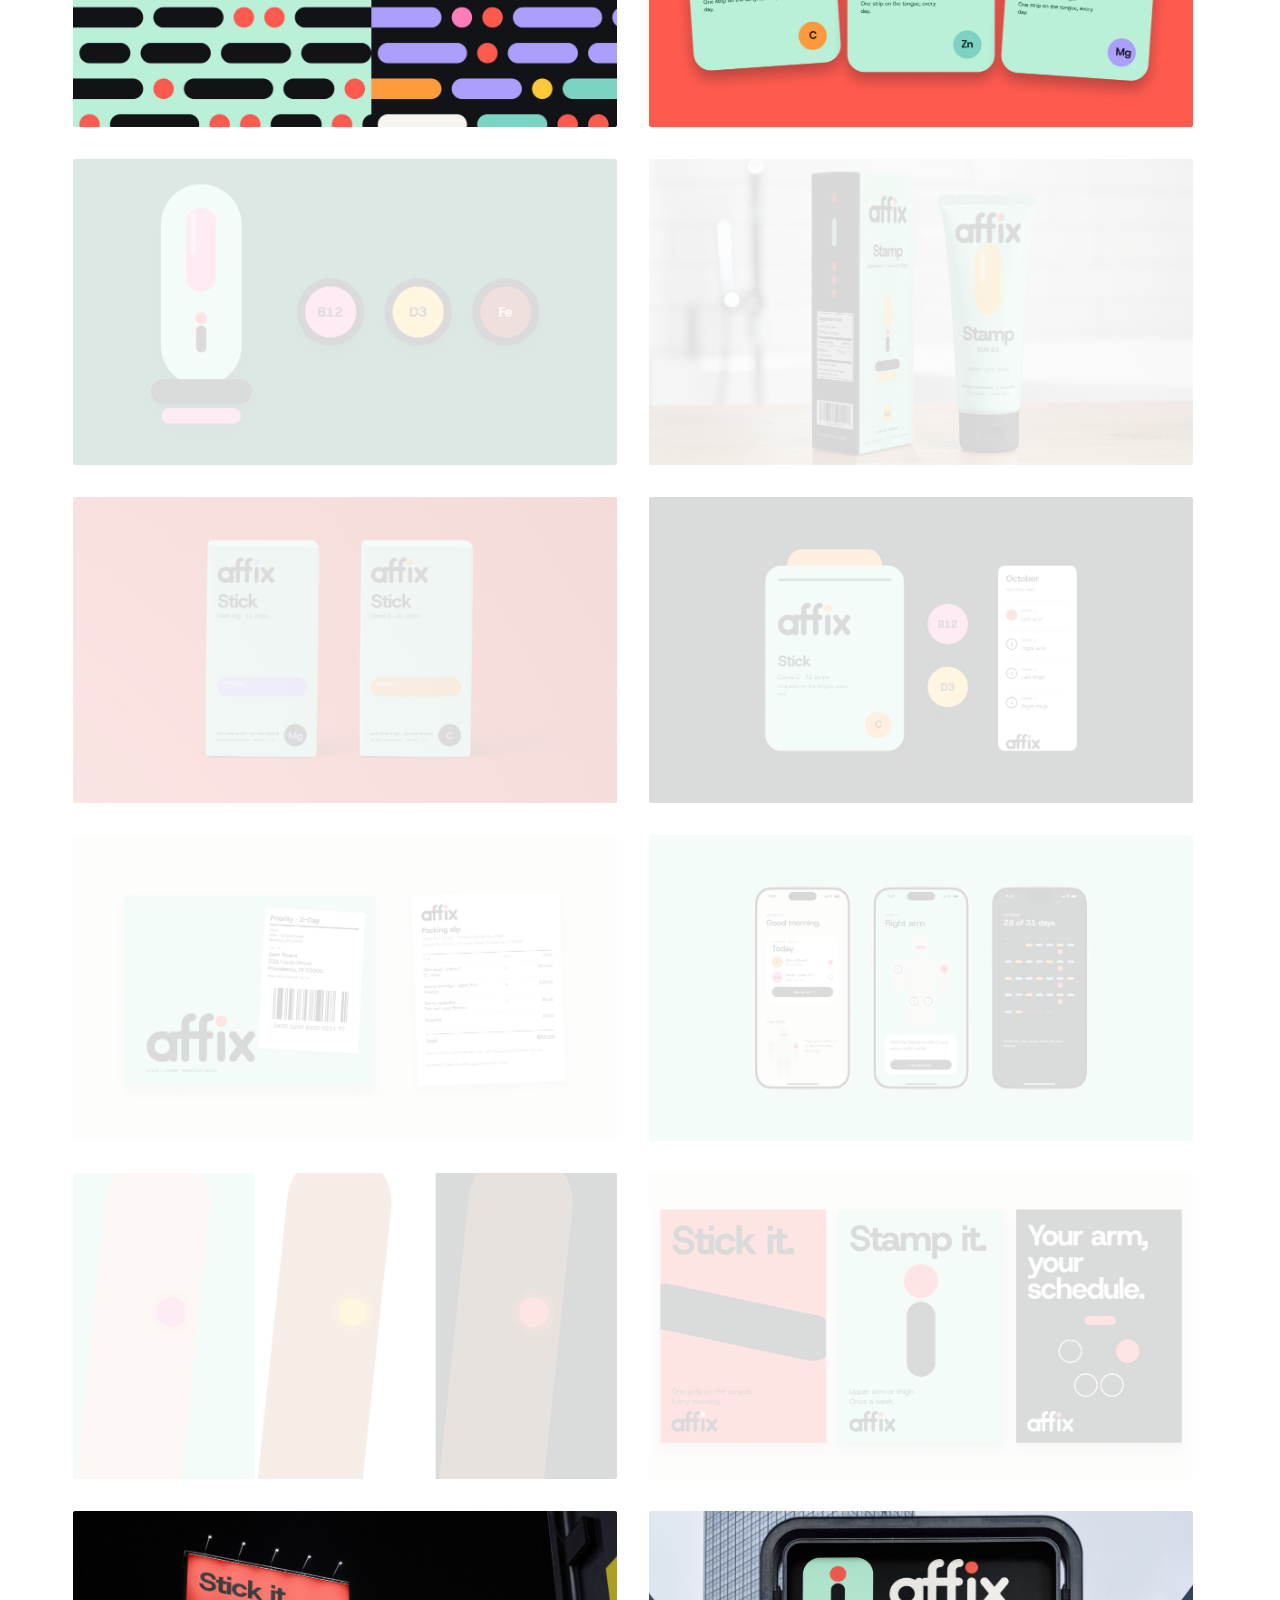
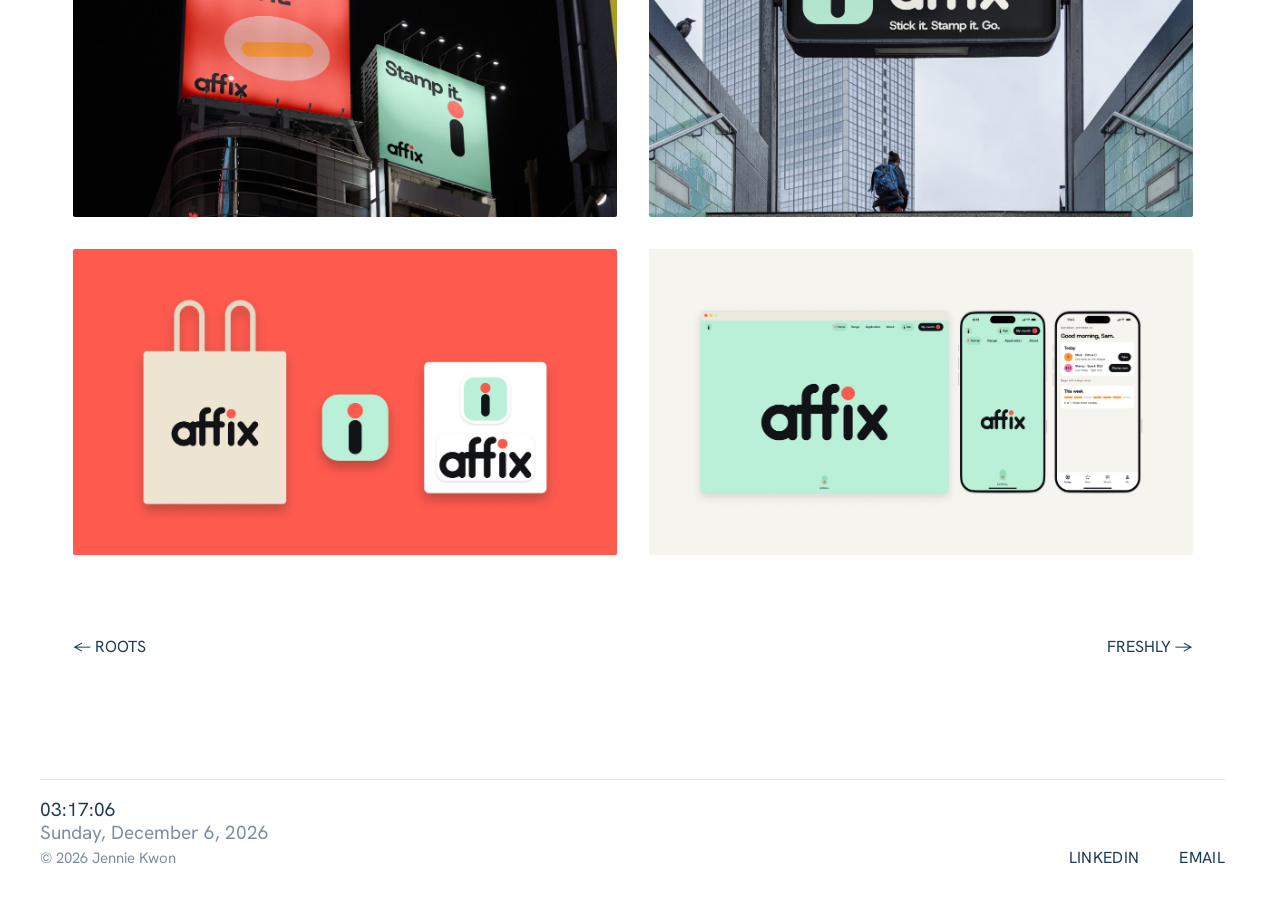
==== commit 12d9178e: "Roots slideshow: arrows on each side of the frame Co-Authored-By: Claude Opus 5.5 <noreply@anthropic" ====
--- a/affix.html
+++ b/affix.html
@@ -10,7 +10,7 @@
 <link rel="icon" type="image/png" href="img/favicon.png?v=4">
 <link rel="apple-touch-icon" href="img/apple-touch-icon.png?v=4">
 <script type="speculationrules">{"prerender":[{"where":{"href_matches":"/*"},"eagerness":"moderate"}]}</script>
-<link rel="stylesheet" href="css/site.css?v=35">
+<link rel="stylesheet" href="css/site.css?v=36">
 </head>
 <body>
 <nav class="nav">
--- a/css/site.css
+++ b/css/site.css
@@ -349,8 +349,10 @@
 .slides { position: relative; aspect-ratio: 16 / 9; border: 1px solid var(--line); border-radius: 2px; overflow: hidden; background: rgb(252, 249, 242); touch-action: pan-y; }
 .slide { position: absolute; inset: 0; width: 100%; height: 100%; object-fit: cover; opacity: 0; transition: opacity 0.7s cubic-bezier(0.44, 0, 0.56, 1); }
 .slide.is-active { opacity: 1; }
-.slide-bar { display: flex; justify-content: space-between; align-items: center; padding-top: 12px; }
-.slide-arrows { display: flex; gap: 4px; margin-right: -8px; }
-.slide-btn { font-family: inherit; font-size: 16px; line-height: 1.5; color: var(--text); background: none; border: 0; padding: 2px 8px; cursor: pointer; transition: color 0.2s cubic-bezier(0.44, 0, 0.56, 1); }
+.slide-bar { padding-top: 12px; }
+.slide-btn { position: absolute; top: 50%; z-index: 1; width: 40px; height: 40px; margin-top: -20px; display: flex; align-items: center; justify-content: center; font-family: inherit; font-size: 16px; line-height: 1; color: var(--text); background: rgba(255, 255, 255, 0.9); border: 1px solid var(--line); border-radius: 50%; padding: 0; cursor: pointer; transition: color 0.2s cubic-bezier(0.44, 0, 0.56, 1); }
+.slide-btn.prev { left: 16px; }
+.slide-btn.next { right: 16px; }
 .slide-btn:hover { color: var(--muted); }
+@media (max-width: 809px) { .slide-btn { width: 32px; height: 32px; margin-top: -16px; font-size: 14px; } .slide-btn.prev { left: 8px; } .slide-btn.next { right: 8px; } }
 @media (prefers-reduced-motion: reduce) { .slide { transition: none; } }
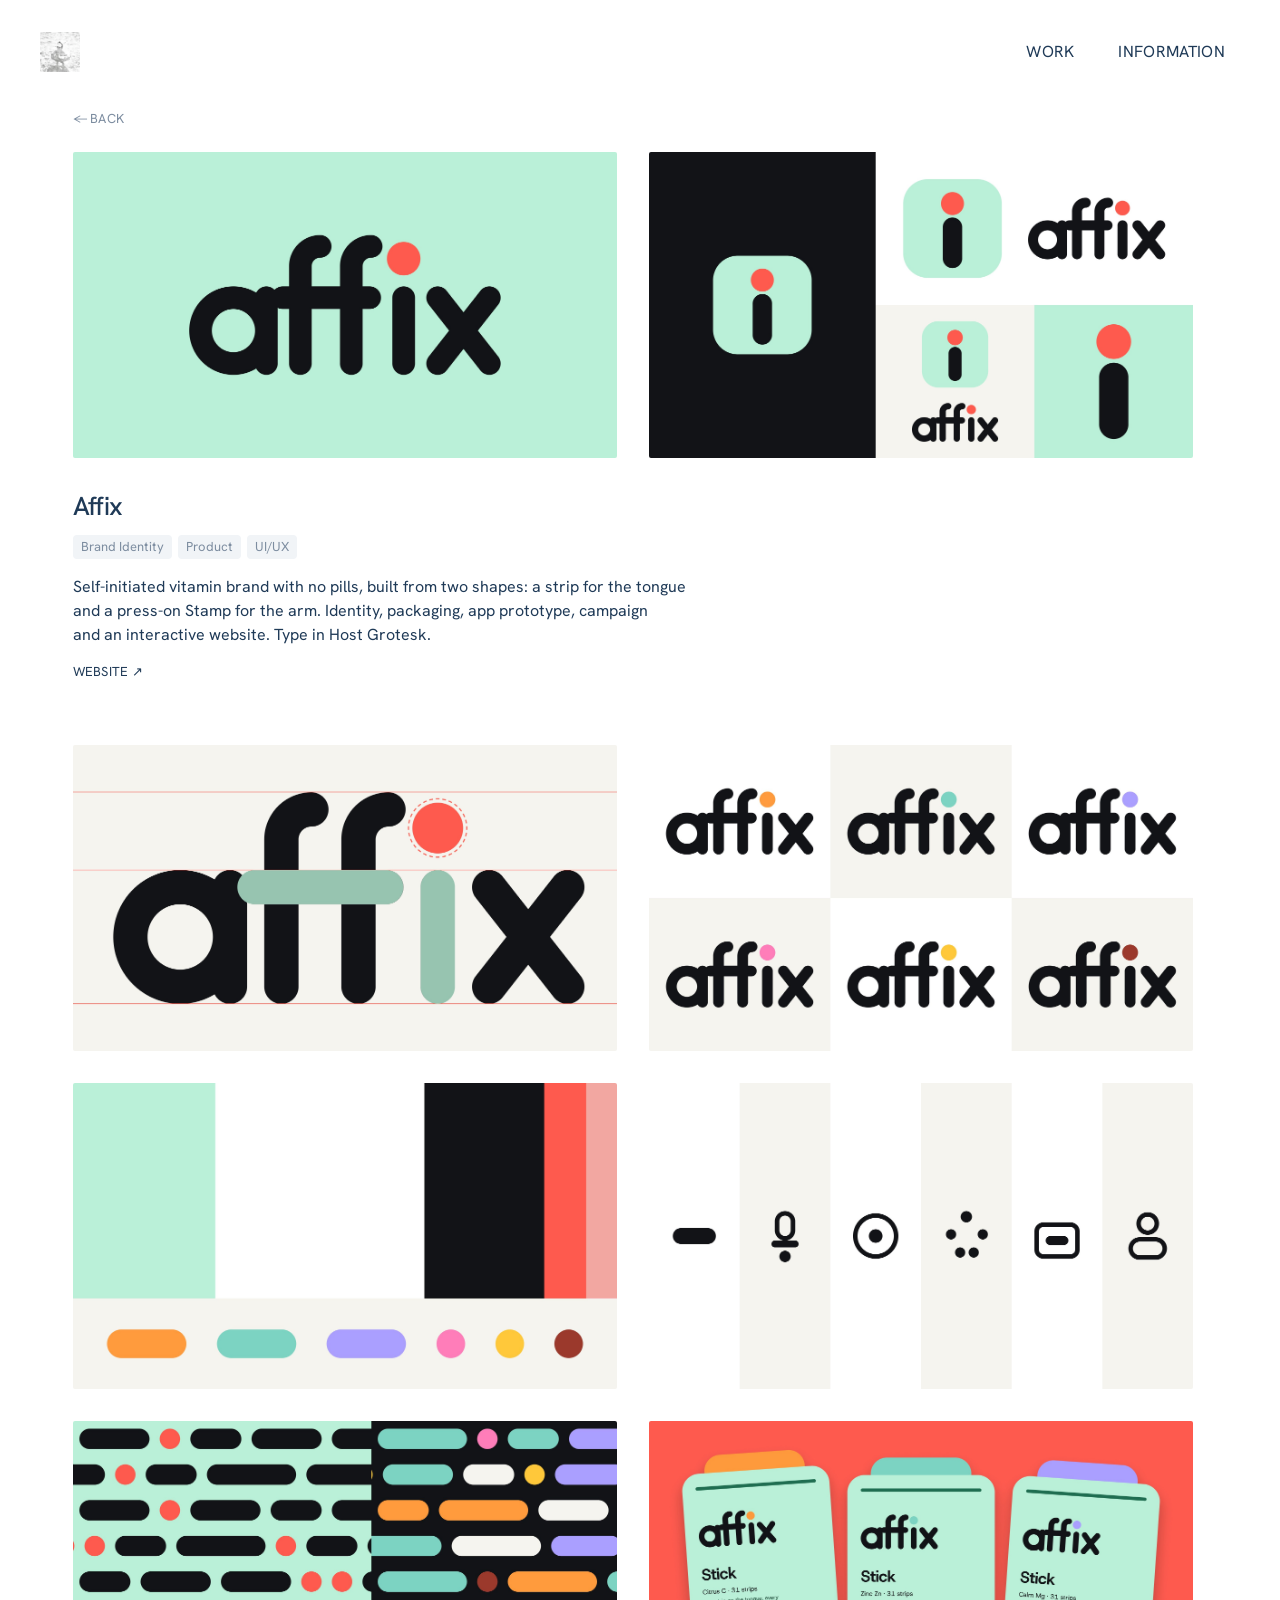
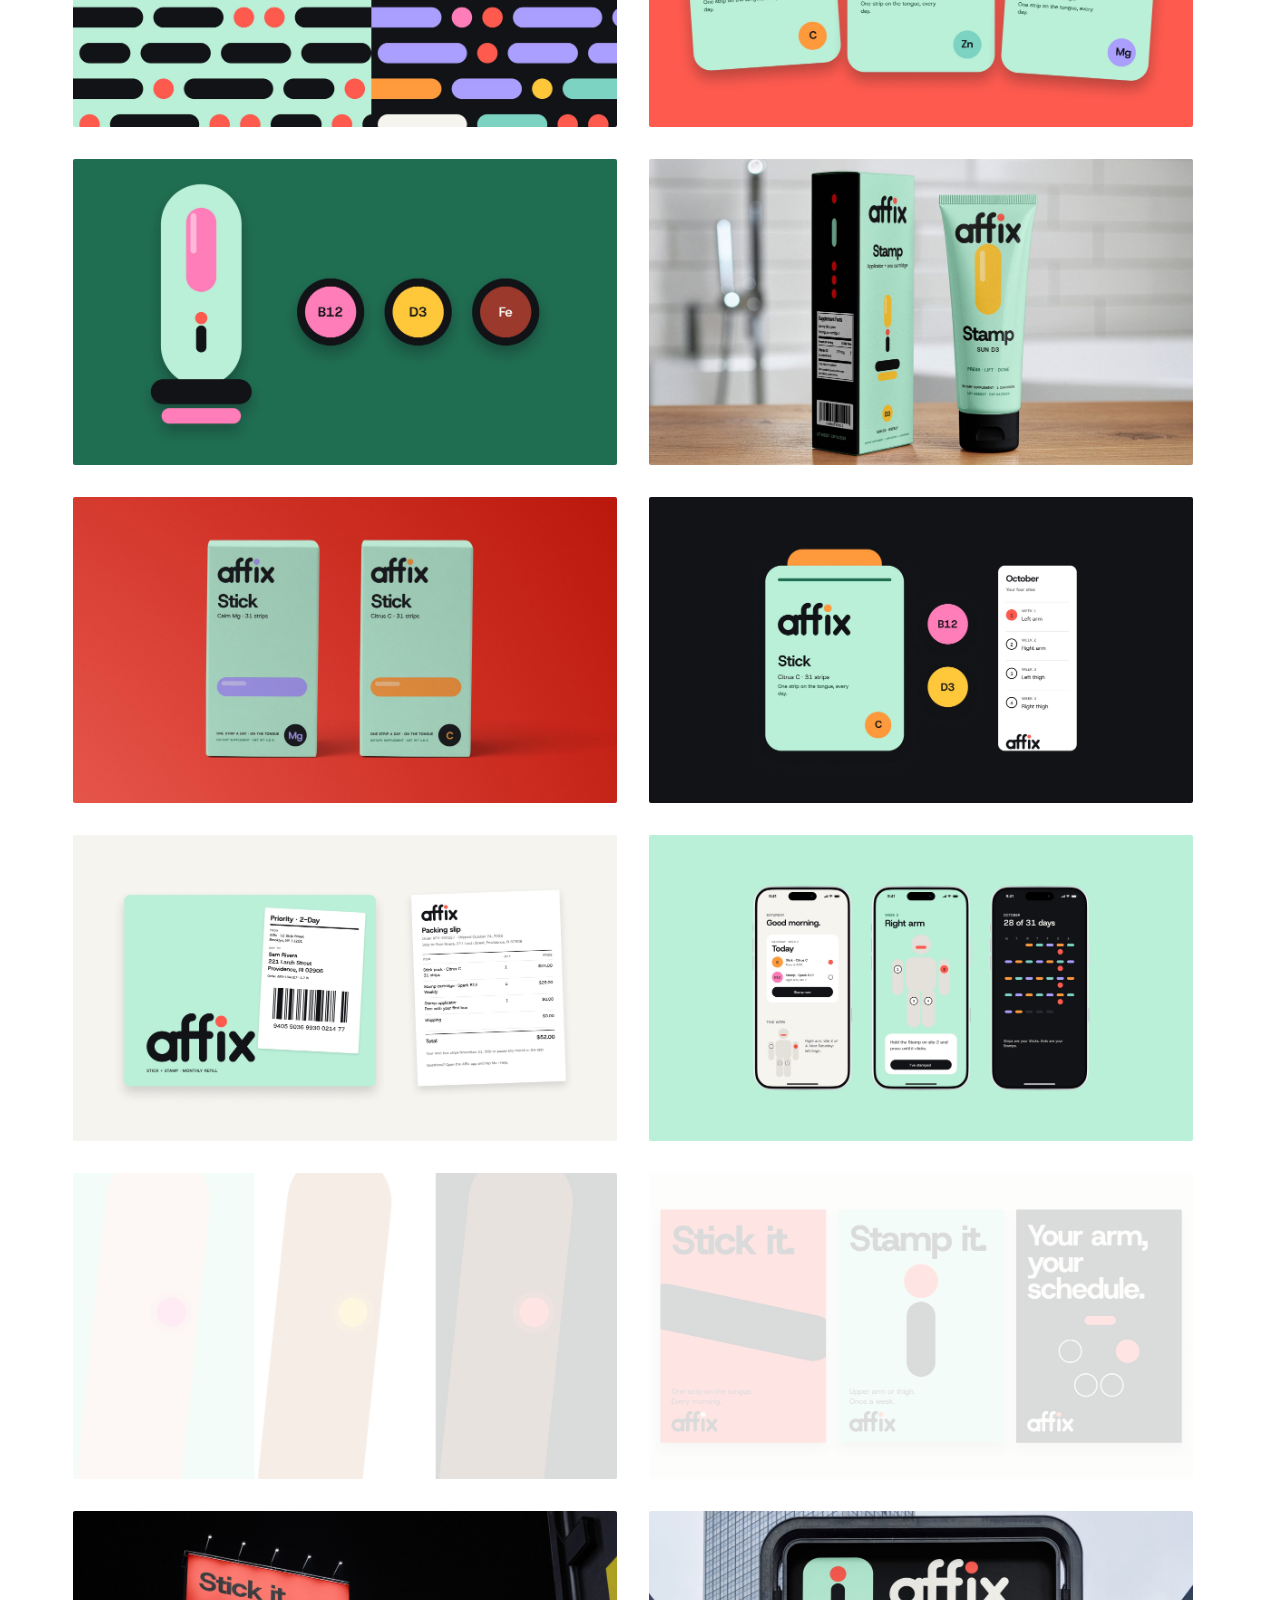
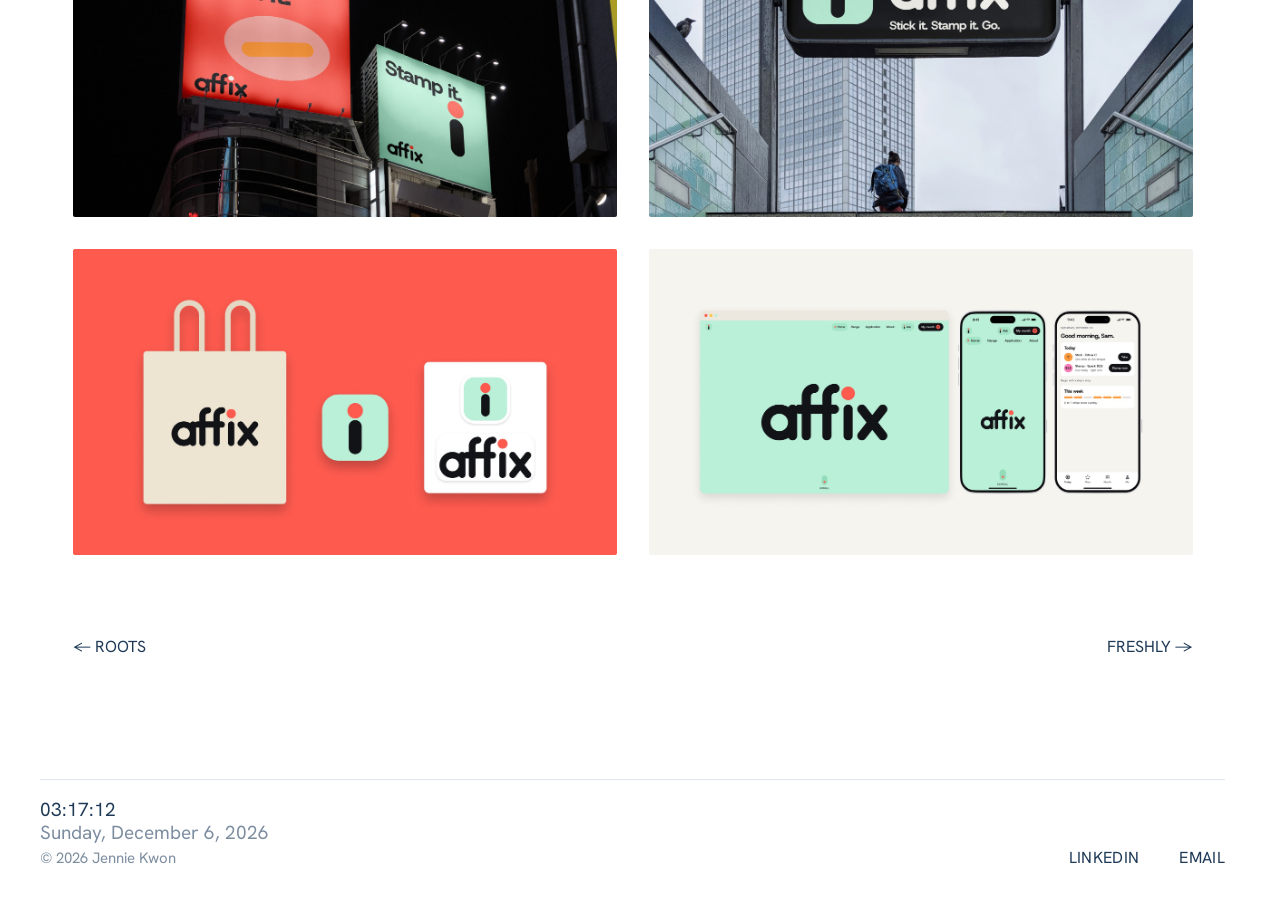
==== commit ebca76b6: "Widen project descriptions by a few words per line Co-Authored-By: Claude Opus 5.5 <noreply@anthropi" ====
--- a/affix.html
+++ b/affix.html
@@ -10,7 +10,7 @@
 <link rel="icon" type="image/png" href="img/favicon.png?v=4">
 <link rel="apple-touch-icon" href="img/apple-touch-icon.png?v=4">
 <script type="speculationrules">{"prerender":[{"where":{"href_matches":"/*"},"eagerness":"moderate"}]}</script>
-<link rel="stylesheet" href="css/site.css?v=36">
+<link rel="stylesheet" href="css/site.css?v=37">
 </head>
 <body>
 <nav class="nav">
--- a/css/site.css
+++ b/css/site.css
@@ -317,7 +317,7 @@
 .currently { max-width: 40em; text-wrap: pretty; }
 
 /* project descriptions (all but Freshly): as wide as the first image, each line filled before the next, so the first line carries the most words */
-.desc-col .body.desc-fill { max-width: calc(50% - 16px); text-wrap: pretty; }
+.desc-col .body.desc-fill { max-width: calc(62% - 16px); text-wrap: pretty; }
 @media (max-width: 809px) { .desc-col .body.desc-fill { max-width: none; } }
 
 /* home: the "Currently designing" line is left to run naturally, with no word cap */
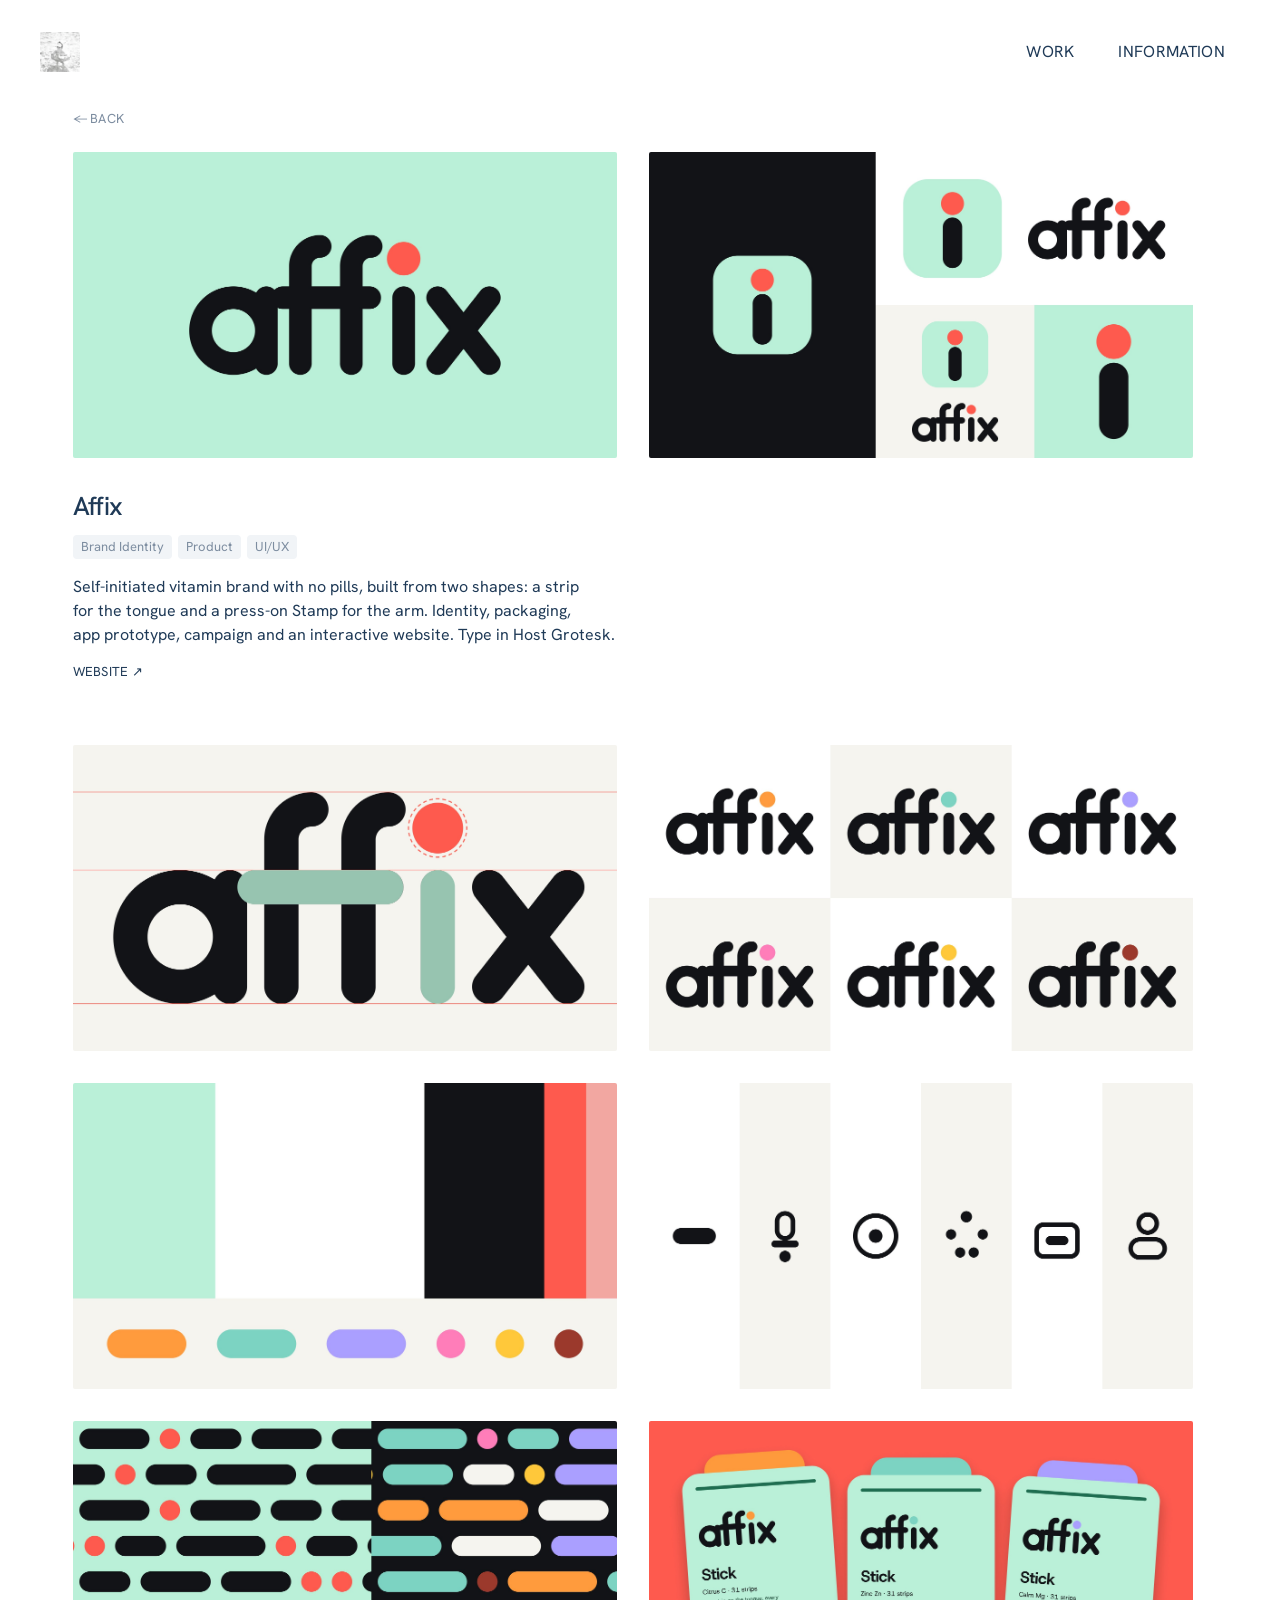
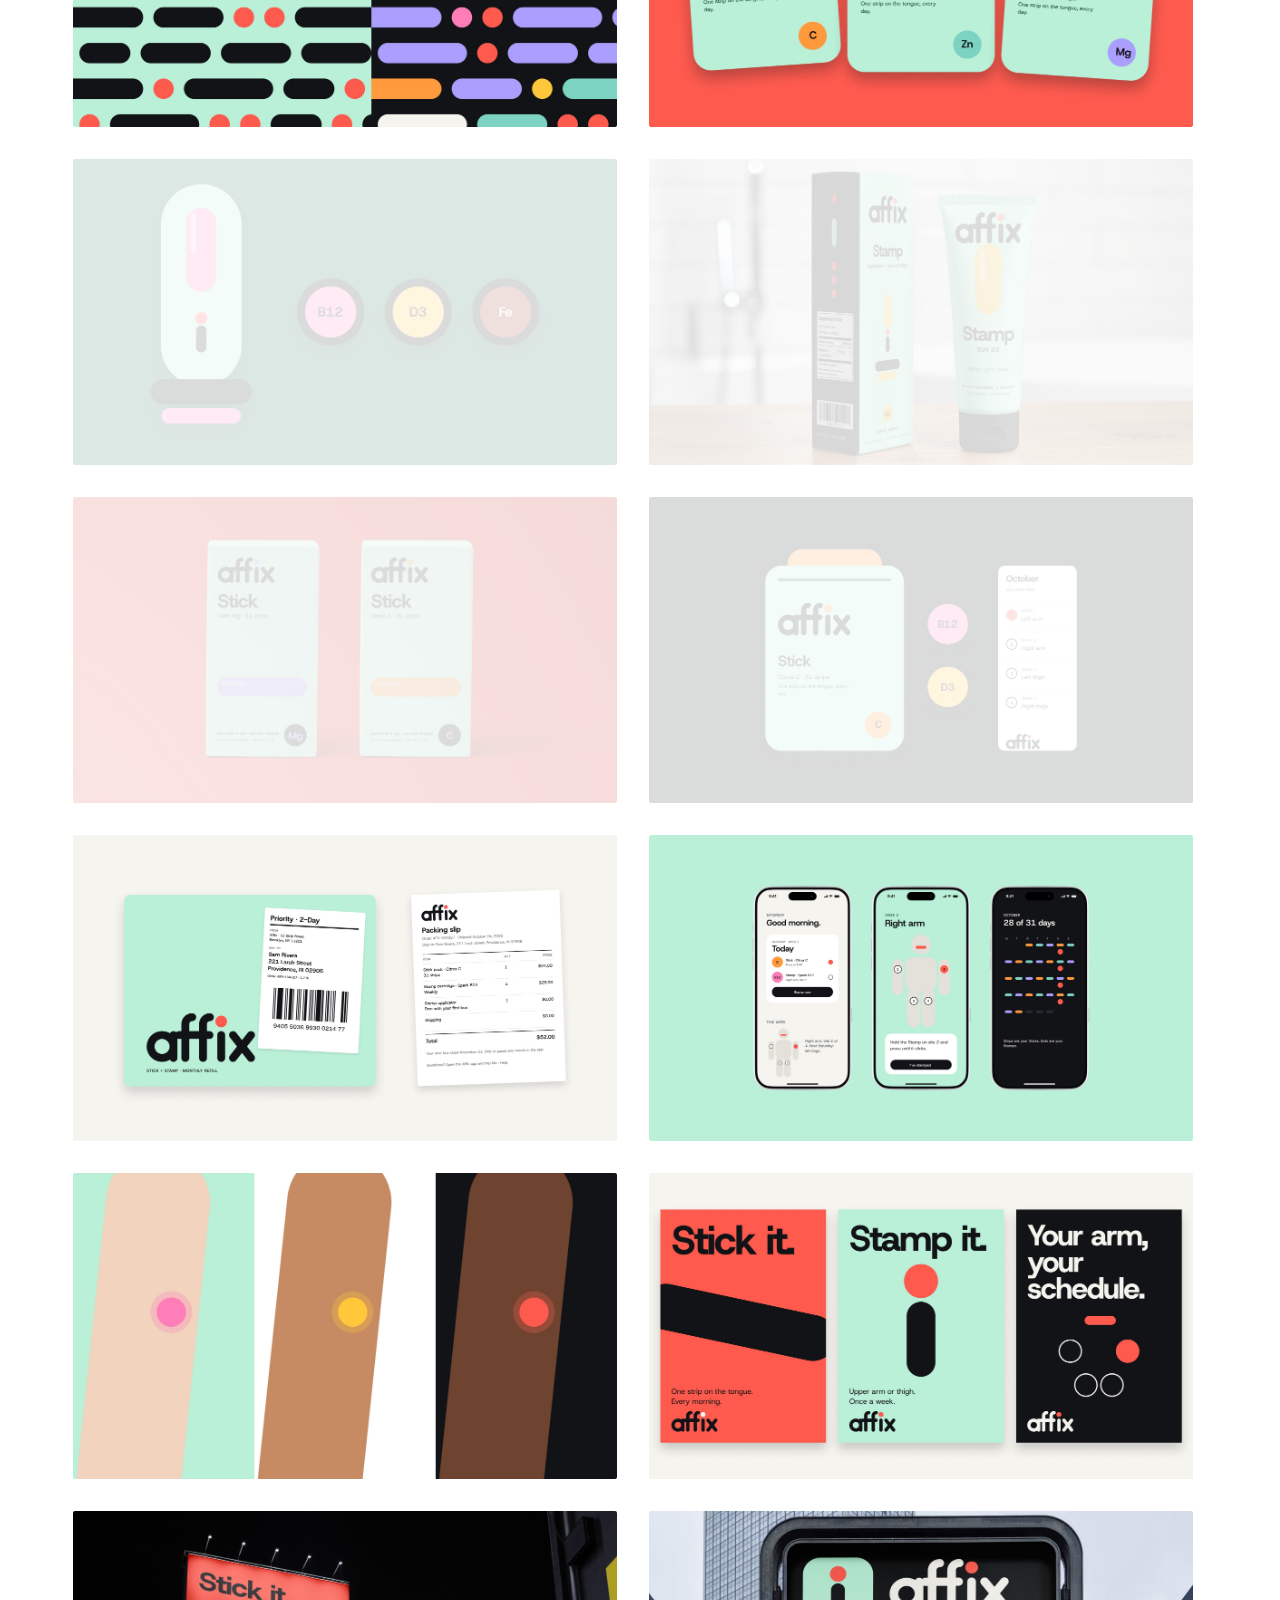
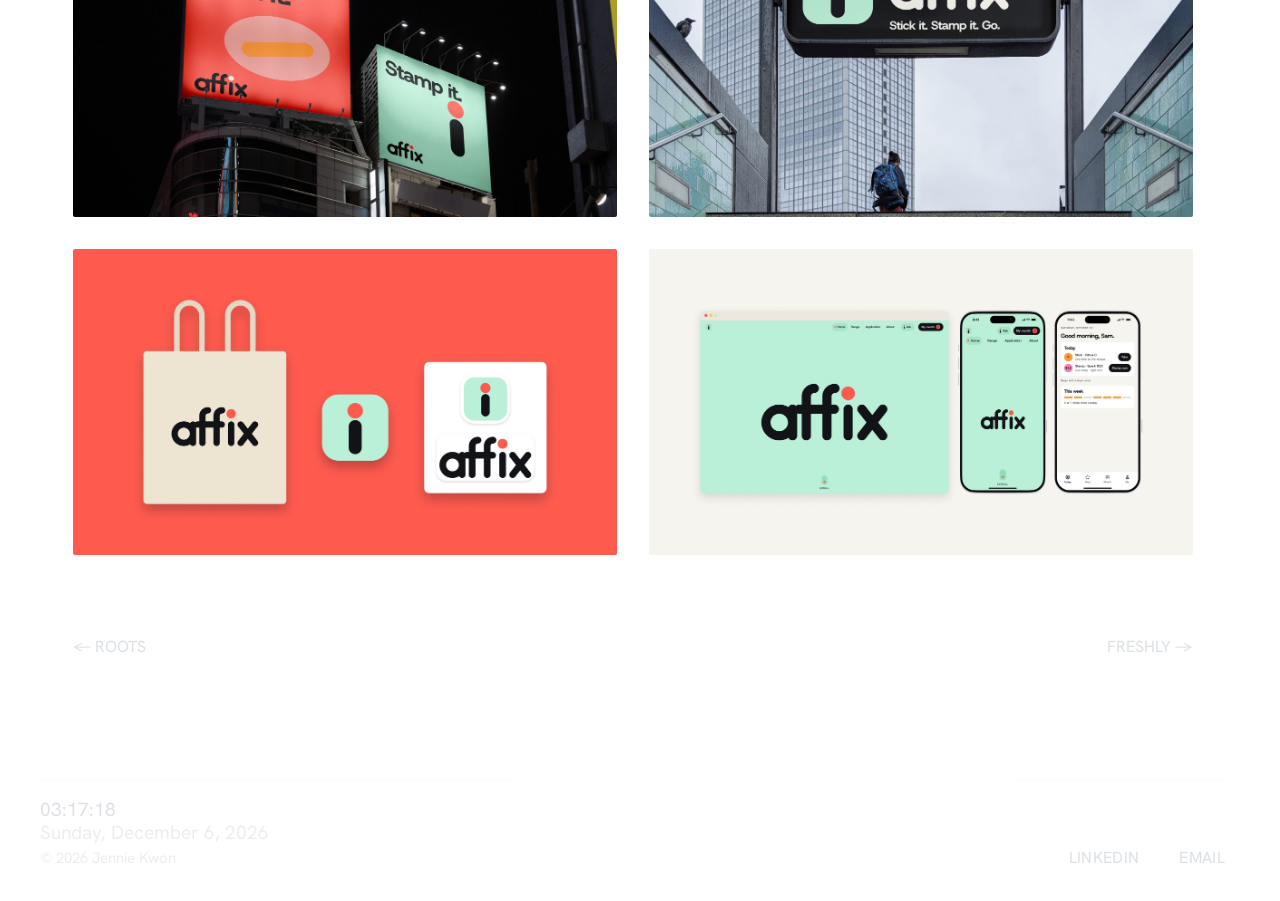
==== commit d349cef3: "Project descriptions back to original width; Information bio a few words wider per line Co-Authored-" ====
--- a/affix.html
+++ b/affix.html
@@ -10,7 +10,7 @@
 <link rel="icon" type="image/png" href="img/favicon.png?v=4">
 <link rel="apple-touch-icon" href="img/apple-touch-icon.png?v=4">
 <script type="speculationrules">{"prerender":[{"where":{"href_matches":"/*"},"eagerness":"moderate"}]}</script>
-<link rel="stylesheet" href="css/site.css?v=37">
+<link rel="stylesheet" href="css/site.css?v=38">
 </head>
 <body>
 <nav class="nav">
@@ -66,6 +66,6 @@
     </div>
   </div>
 </footer>
-<script src="js/site.js?v=28"></script>
+<script src="js/site.js?v=29"></script>
 </body>
 </html>
--- a/css/site.css
+++ b/css/site.css
@@ -216,7 +216,7 @@
 
 /* information: larger bio and contact links */
 .bio .body { font-size: 20px; line-height: 1.45; }
-.bio-text { max-width: 640px; gap: 20px; }
+.bio-text { max-width: 760px; gap: 20px; }
 @media (max-width: 809px) {
   .bio .body { font-size: 18px; }
 }
@@ -317,7 +317,7 @@
 .currently { max-width: 40em; text-wrap: pretty; }
 
 /* project descriptions (all but Freshly): as wide as the first image, each line filled before the next, so the first line carries the most words */
-.desc-col .body.desc-fill { max-width: calc(62% - 16px); text-wrap: pretty; }
+.desc-col .body.desc-fill { max-width: calc(50% - 16px); text-wrap: pretty; }
 @media (max-width: 809px) { .desc-col .body.desc-fill { max-width: none; } }
 
 /* home: the "Currently designing" line is left to run naturally, with no word cap */
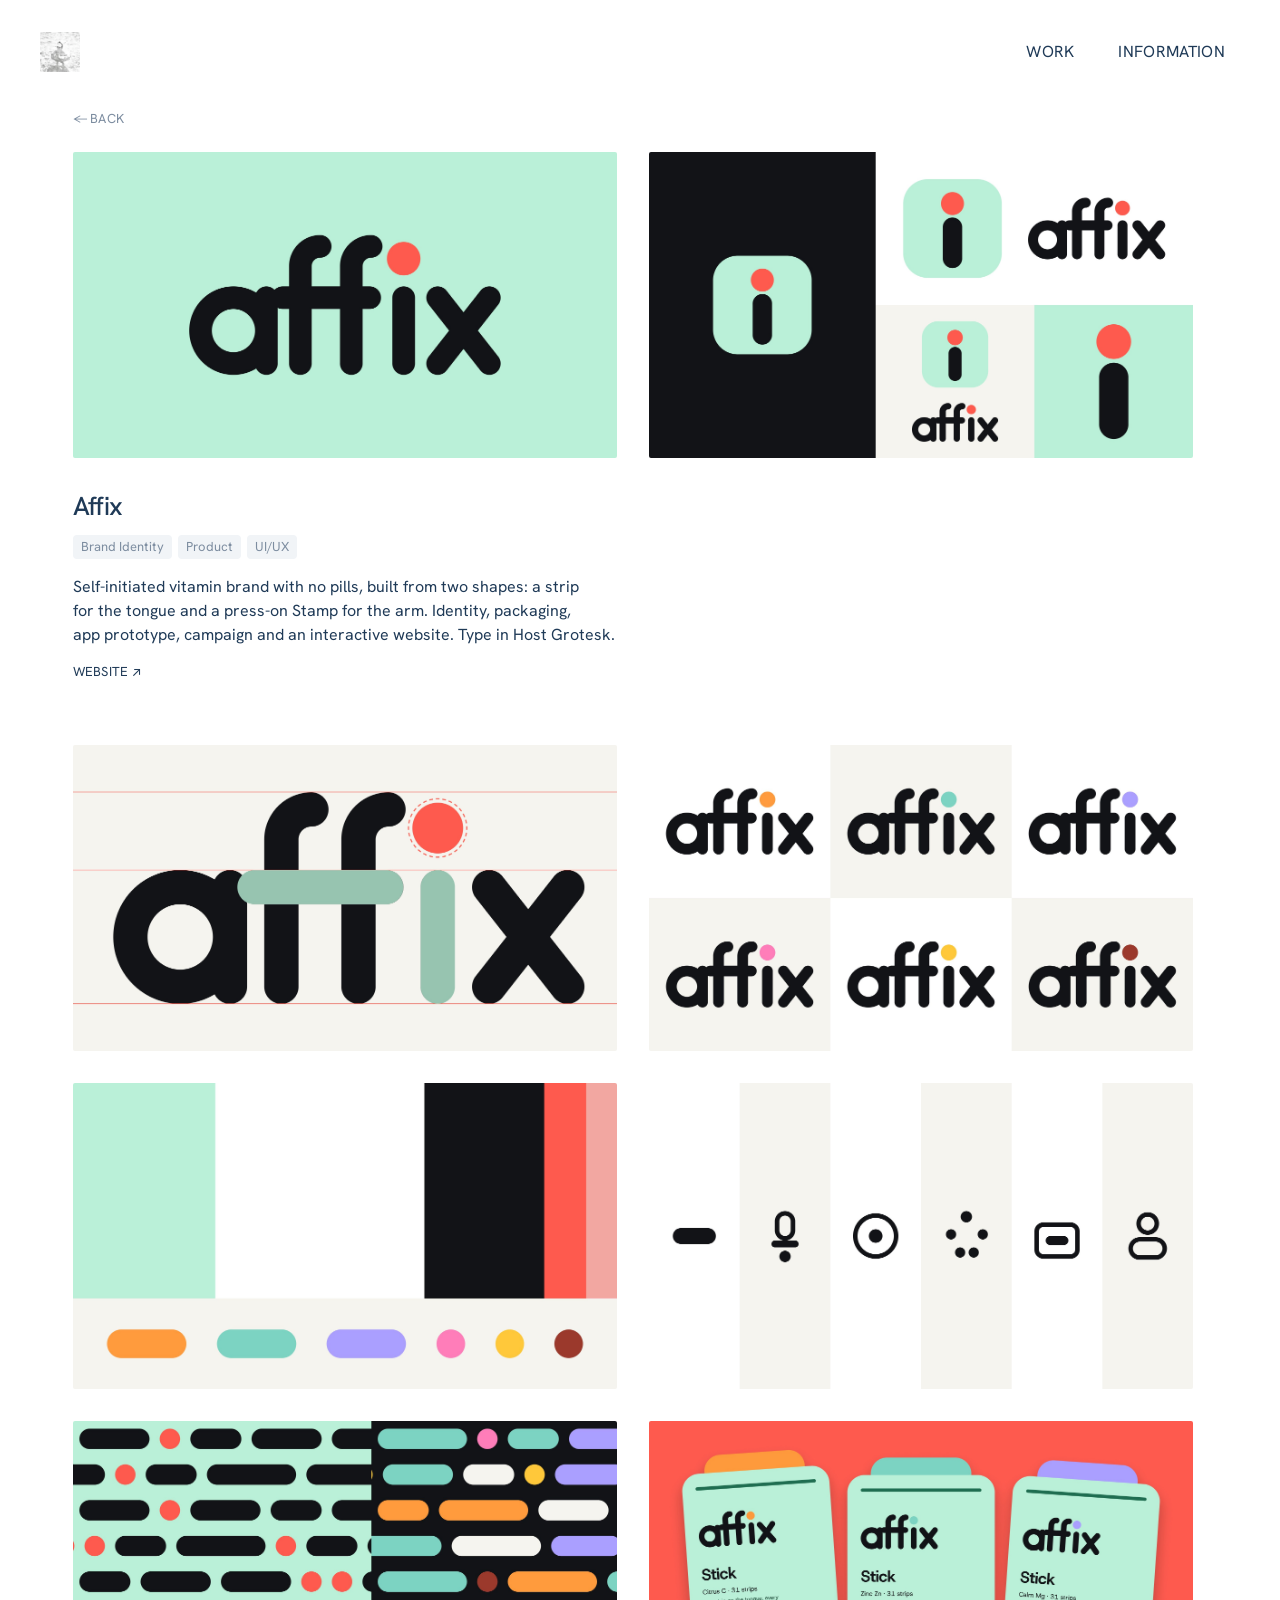
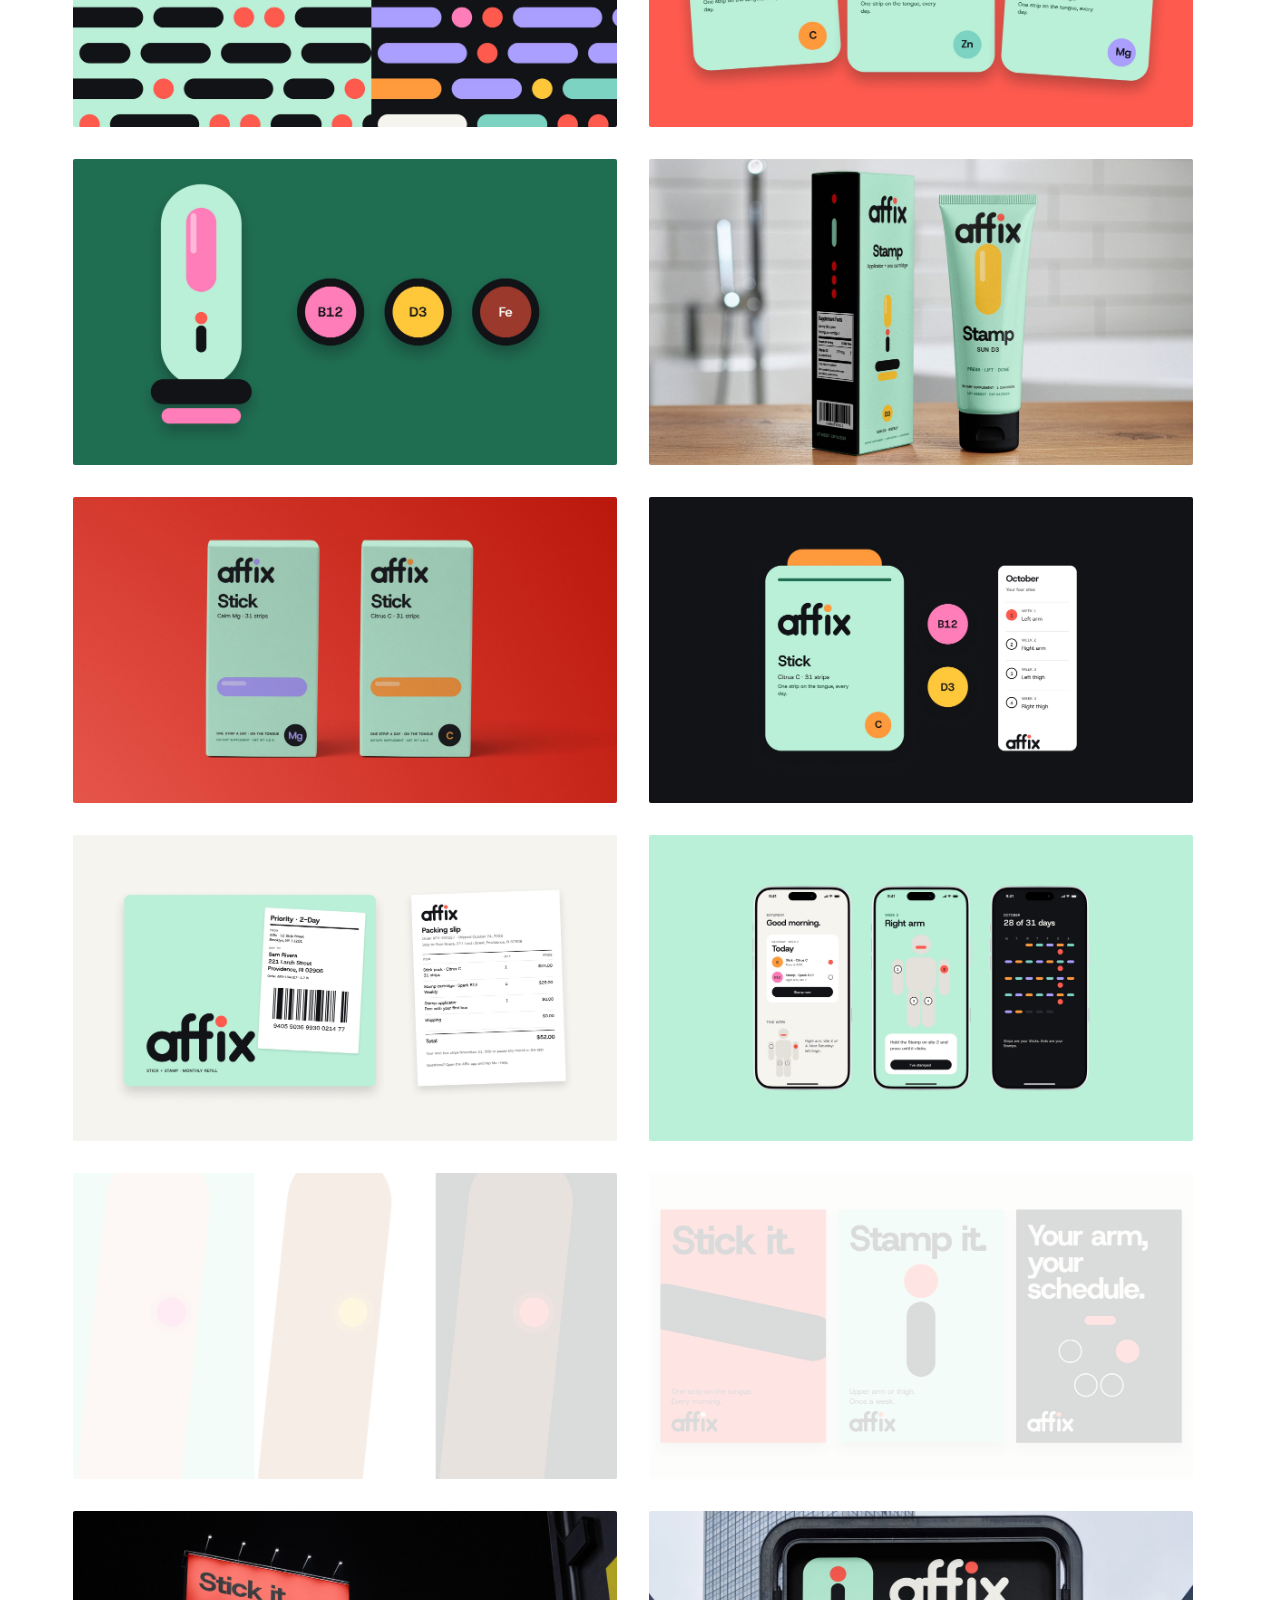
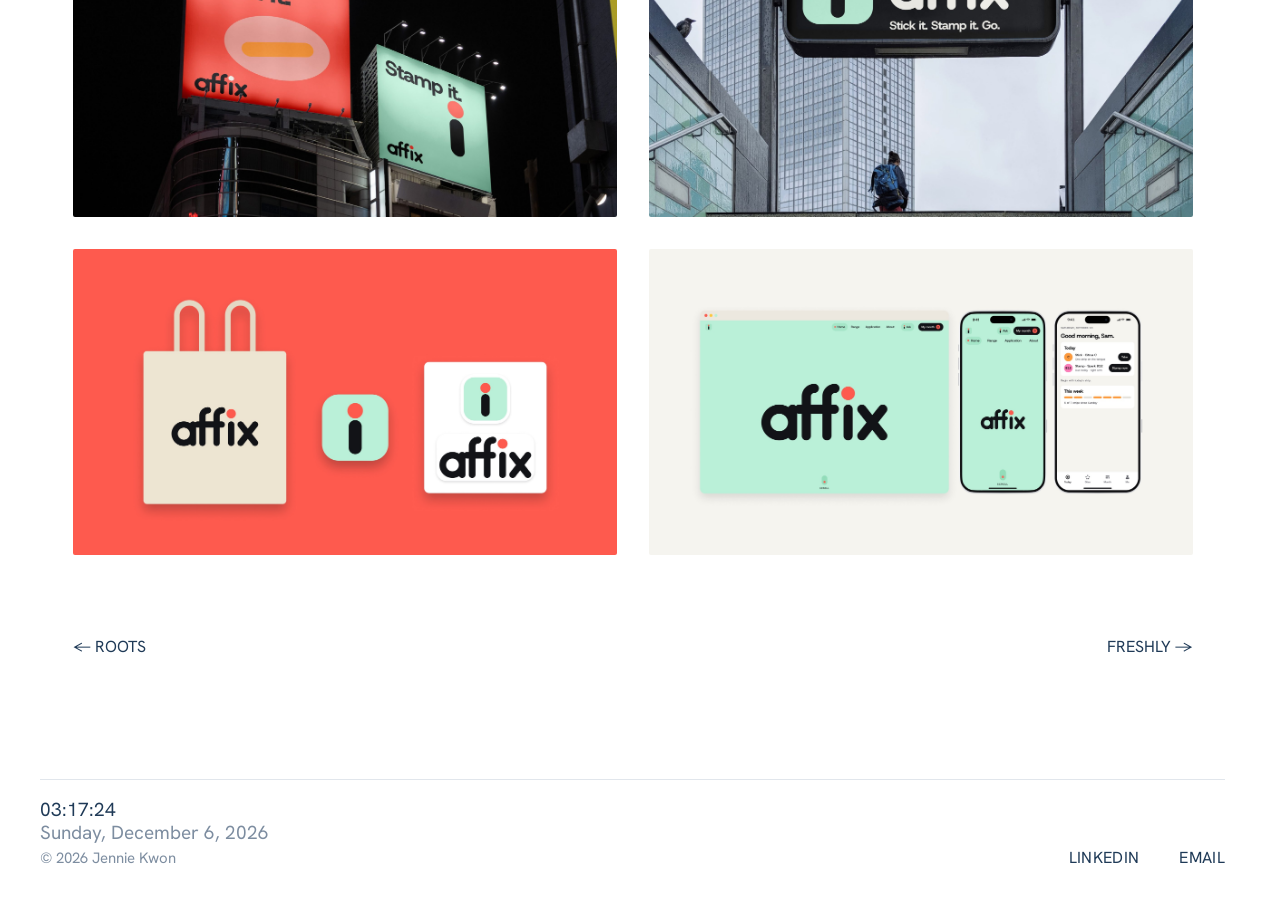
==== commit 44d96570: "Type arrow on external links on every device; even rag for the Information bio; LinkedIn/Email at Ex" ====
--- a/affix.html
+++ b/affix.html
@@ -10,7 +10,7 @@
 <link rel="icon" type="image/png" href="img/favicon.png?v=4">
 <link rel="apple-touch-icon" href="img/apple-touch-icon.png?v=4">
 <script type="speculationrules">{"prerender":[{"where":{"href_matches":"/*"},"eagerness":"moderate"}]}</script>
-<link rel="stylesheet" href="css/site.css?v=38">
+<link rel="stylesheet" href="css/site.css?v=39">
 </head>
 <body>
 <nav class="nav">
@@ -29,7 +29,7 @@
     </div>
     <div class="details details-pair">
       <div class="title-col"><h1 class="heading">Affix</h1><div class="tags"><span class="tag">brand identity</span><span class="tag">product</span><span class="tag">UI/UX</span></div></div>
-      <div class="desc-col"><p class="body desc-fill">Self-initiated vitamin brand with no pills, built from two shapes: a strip for the tongue and a press-on Stamp for the arm. Identity, packaging, app&nbsp;prototype, campaign and an interactive website. Type in <span class="nowrap">Host Grotesk.</span></p><a class="label plain" href="https://jkwon20241.github.io/affix/" target="_blank" rel="noopener">Website ↗</a></div>
+      <div class="desc-col"><p class="body desc-fill">Self-initiated vitamin brand with no pills, built from two shapes: a strip for the tongue and a press-on Stamp for the arm. Identity, packaging, app&nbsp;prototype, campaign and an interactive website. Type in <span class="nowrap">Host Grotesk.</span></p><a class="label plain" href="https://jkwon20241.github.io/affix/" target="_blank" rel="noopener">Website ↗︎</a></div>
     </div>
     <div class="gallery two-up">
 <img class="shot" src="img/affix-02.jpg?v=20261112b" alt="Affix" loading="lazy" width="2400" height="1350">
@@ -66,6 +66,6 @@
     </div>
   </div>
 </footer>
-<script src="js/site.js?v=29"></script>
+<script src="js/site.js?v=30"></script>
 </body>
 </html>
--- a/css/site.css
+++ b/css/site.css
@@ -6,9 +6,11 @@
   --line: rgb(225, 230, 236);
   --pad: 40px;
 }
+/* the ↗ on external links: Hanken Grotesk has no arrow, and phones would otherwise fall back to the emoji. A one-glyph Inter subset supplies the plain type arrow everywhere. */
+@font-face { font-family: "Arrow"; src: url([data-uri]) format("woff2"); unicode-range: U+2197; font-display: block; }
 * { box-sizing: border-box; }
 html { -webkit-text-size-adjust: 100%; }
-body { margin: 0; background: var(--bg); color: var(--text); font-family: "Hanken Grotesk", sans-serif; font-weight: 400; -webkit-font-smoothing: antialiased; }
+body { margin: 0; background: var(--bg); color: var(--text); font-family: "Hanken Grotesk", "Arrow", sans-serif; font-weight: 400; -webkit-font-smoothing: antialiased; }
 h1, h2, p { margin: 0; }
 img { display: block; max-width: 100%; height: auto; }
 a { color: inherit; text-decoration: none; transition: color 0.2s cubic-bezier(0.44, 0, 0.56, 1); }
@@ -216,7 +218,7 @@
 
 /* information: larger bio and contact links */
 .bio .body { font-size: 20px; line-height: 1.45; }
-.bio-text { max-width: 760px; gap: 20px; }
+.bio-text { max-width: 704px; gap: 20px; }
 @media (max-width: 809px) {
   .bio .body { font-size: 18px; }
 }
@@ -307,7 +309,9 @@
 
 /* rag: even line lengths and no stranded last words, in every paragraph */
 p, h1, h2 { text-wrap: pretty; }
-.desc-col .body, .bio .body, .currently, .intro-line, .contact-in > .body, .cap-sub { text-wrap: balance; }
+.desc-col .body, .currently, .intro-line, .contact-in > .body, .cap-sub { text-wrap: balance; }
+/* Information bio: each line filled before the next, for an even right edge */
+.bio-text .body { text-wrap: pretty; }
 .intro-in .intro-line { max-width: 820px; }
 p, h1, h2, .tag, .label { hyphens: manual; overflow-wrap: break-word; }
 .nowrap { white-space: nowrap; }
@@ -356,3 +360,6 @@
 .slide-btn:hover { color: var(--muted); }
 @media (max-width: 809px) { .slide-btn { width: 32px; height: 32px; margin-top: -16px; font-size: 14px; } .slide-btn.prev { left: 8px; } .slide-btn.next { right: 8px; } }
 @media (prefers-reduced-motion: reduce) { .slide { transition: none; } }
+
+/* LinkedIn / Email under the bio: same size as the Experience rows */
+.bio .contact .body { font-size: 16px; line-height: 1.5; }
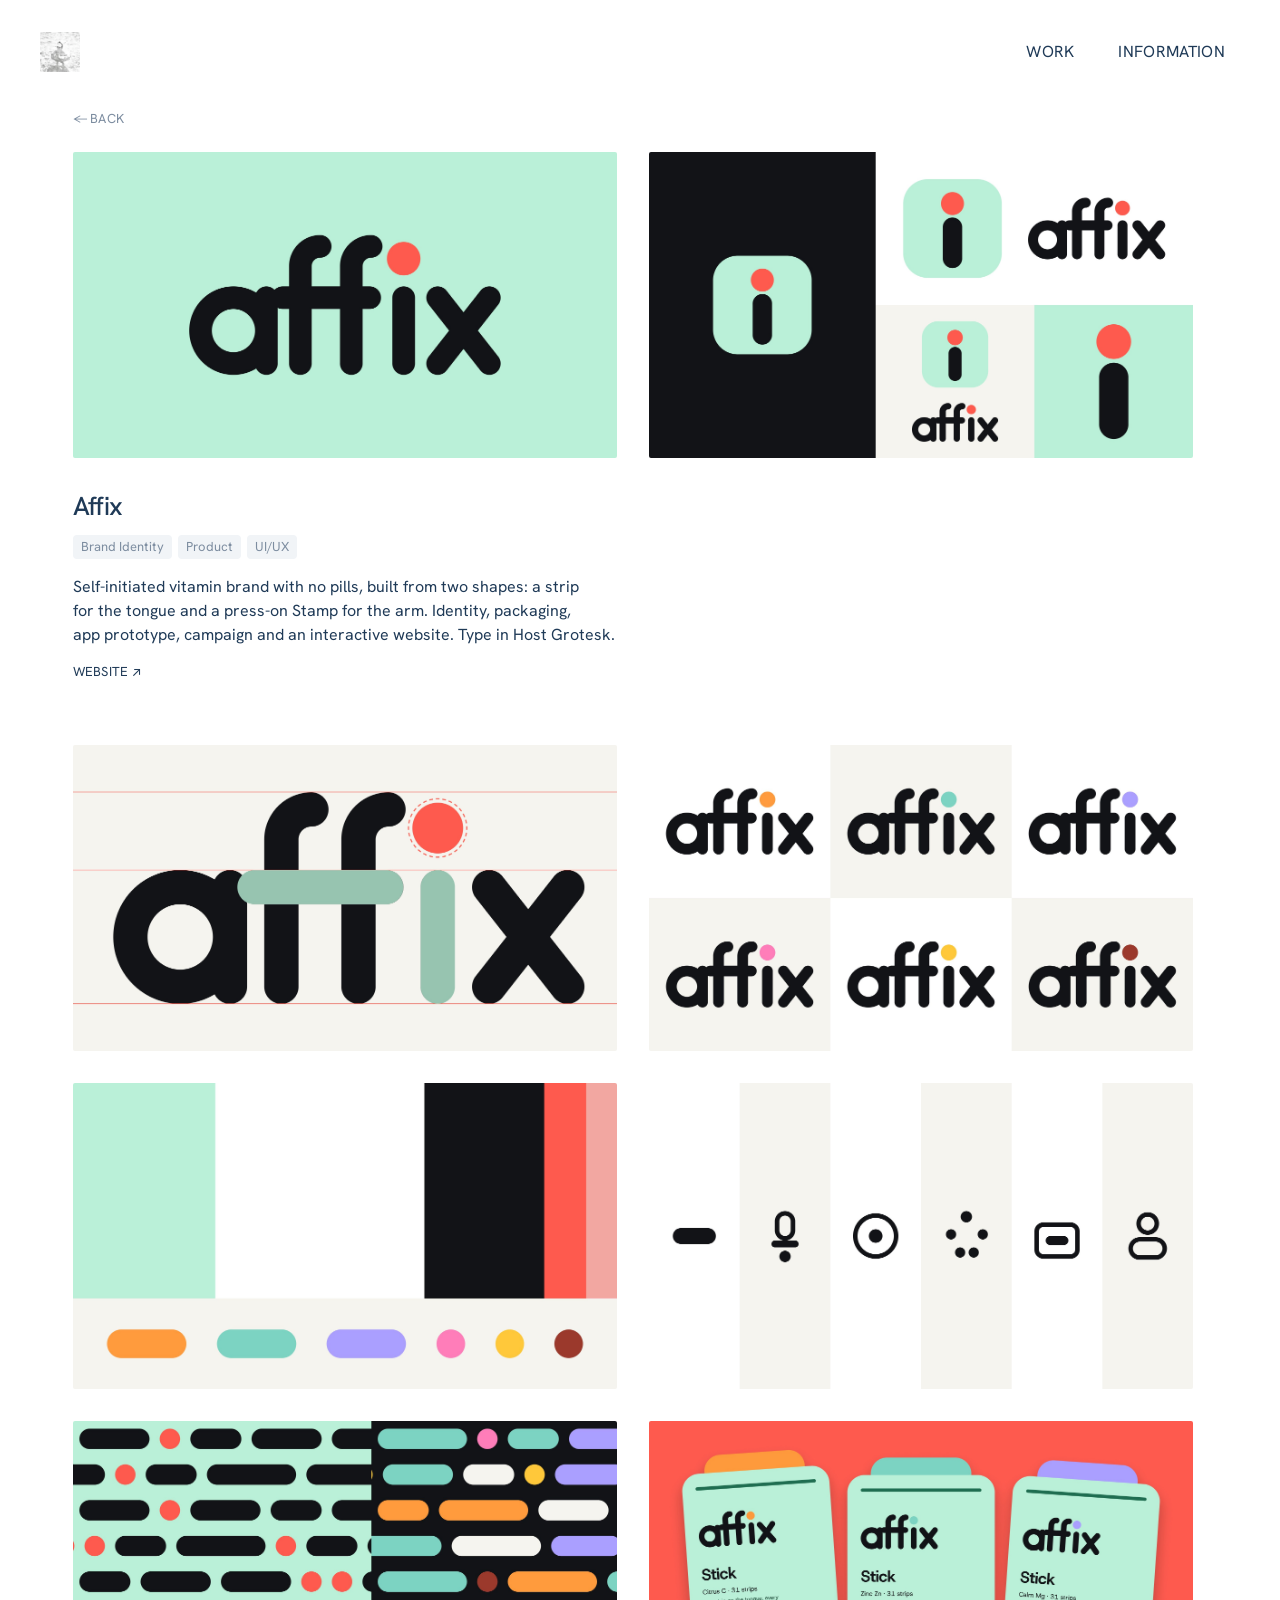
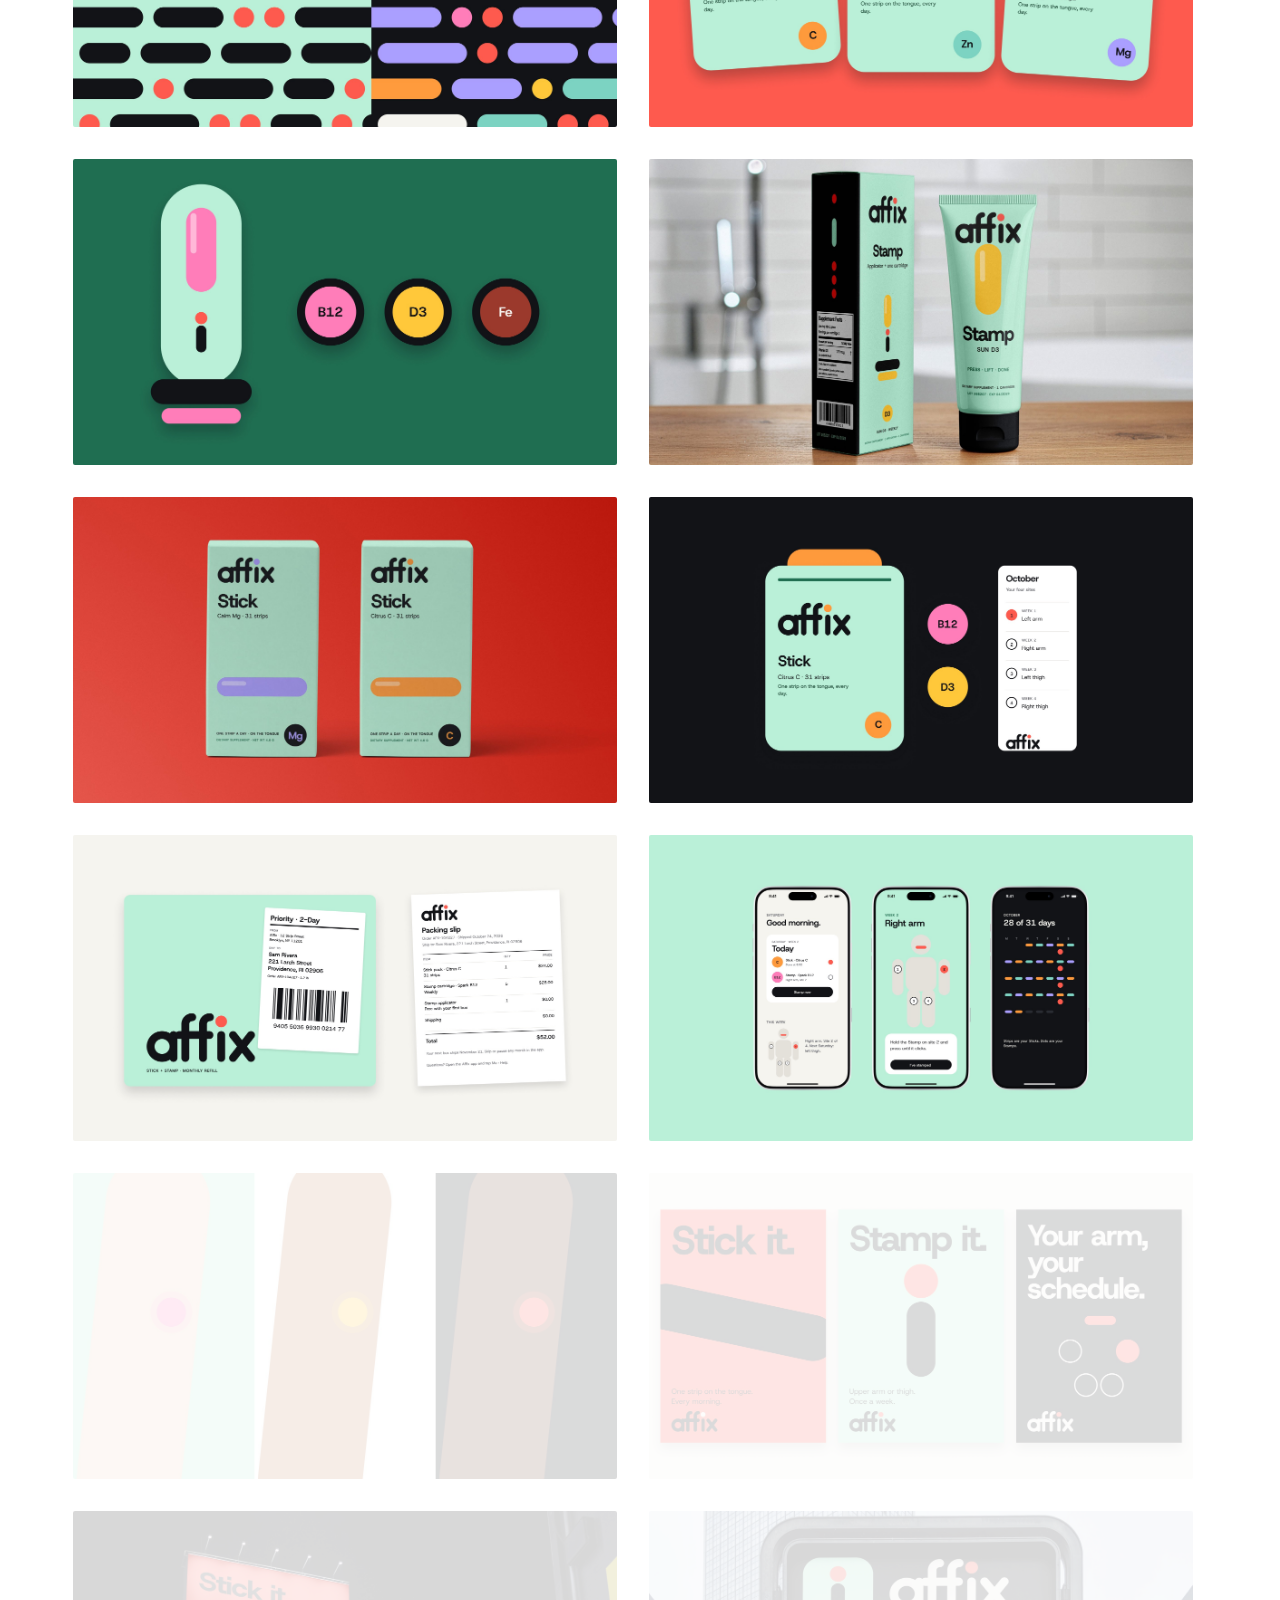
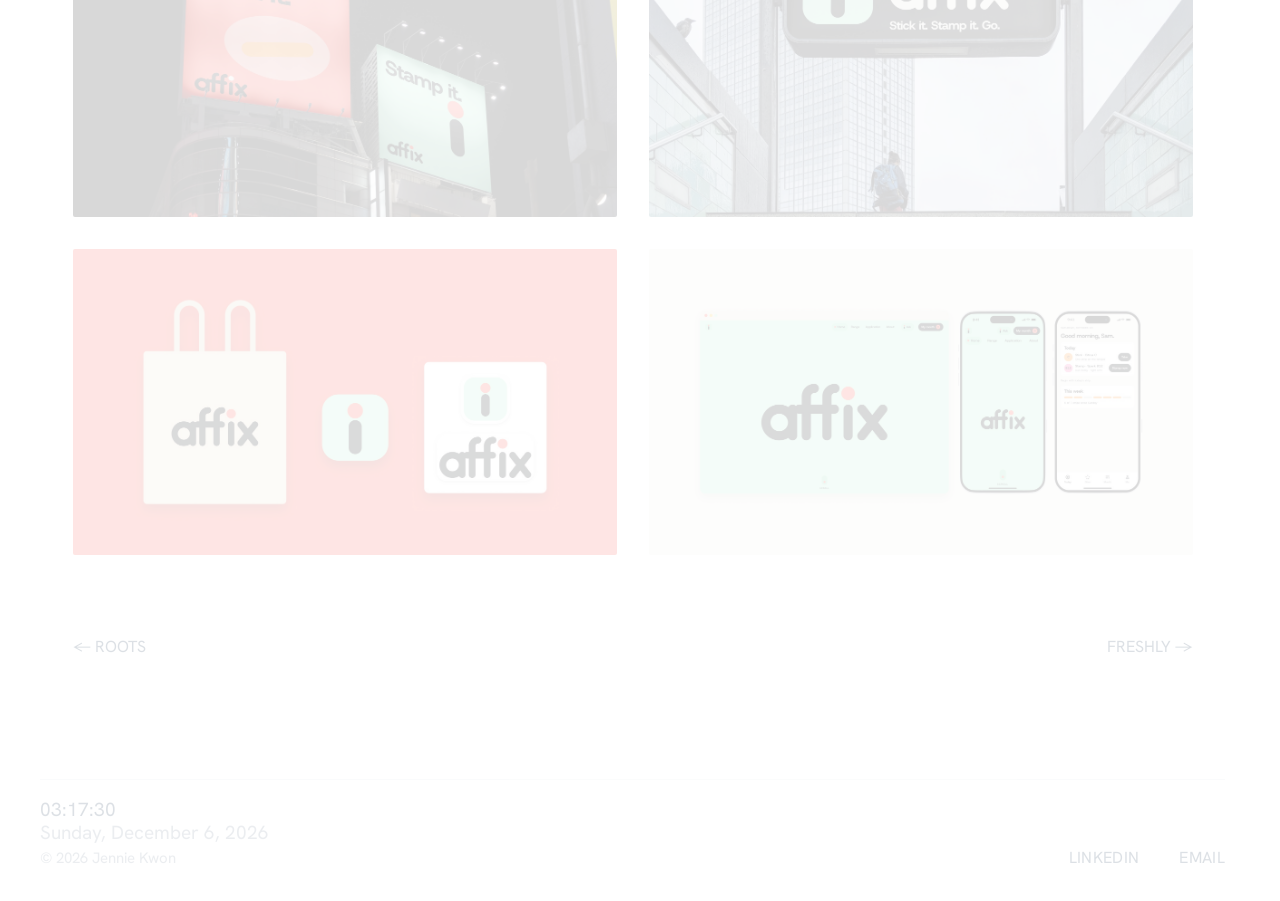
==== commit 9edb859c: "Clean URLs: drop .html from every internal link and from the address bar Co-Authored-By: Claude Opus" ====
--- a/affix.html
+++ b/affix.html
@@ -17,7 +17,7 @@
   <a class="nav-home" href="./" aria-label="Jennie Kwon, home"><img src="img/favicon.png?v=4" alt="" width="40" height="40"></a>
   <div class="nav-links">
     <a class="label plain" href="./">Work</a>
-    <a class="label nav-link" href="information.html">Information</a>
+    <a class="label nav-link" href="information">Information</a>
   </div>
 </nav>
 <main class="project">
@@ -51,7 +51,7 @@
     <img class="shot" src="img/affix-23.jpg?v=20261115a" alt="Affix" loading="lazy" width="2400" height="1350">
     <img class="shot" src="img/affix-24.jpg?v=20261115a" alt="Affix" loading="lazy" width="2400" height="1350">
     </div>
-    <div class="pager"><a class="body plain" href="bwxd-roots.html">← ROOTS</a><a class="body plain" href="freshly.html">FRESHLY →</a></div>
+    <div class="pager"><a class="body plain" href="bwxd-roots">← ROOTS</a><a class="body plain" href="freshly">FRESHLY →</a></div>
   </div>
 </main>
 <footer class="footer">
@@ -62,10 +62,10 @@
     </div>
     <div class="footer-links">
       <a class="label plain" href="http://www.linkedin.com/in/jennienhkwon" target="_blank" rel="noopener">LinkedIn</a>
-      <a class="label plain" href="contact.html">Email</a>
+      <a class="label plain" href="contact">Email</a>
     </div>
   </div>
 </footer>
-<script src="js/site.js?v=30"></script>
+<script src="js/site.js?v=31"></script>
 </body>
 </html>
